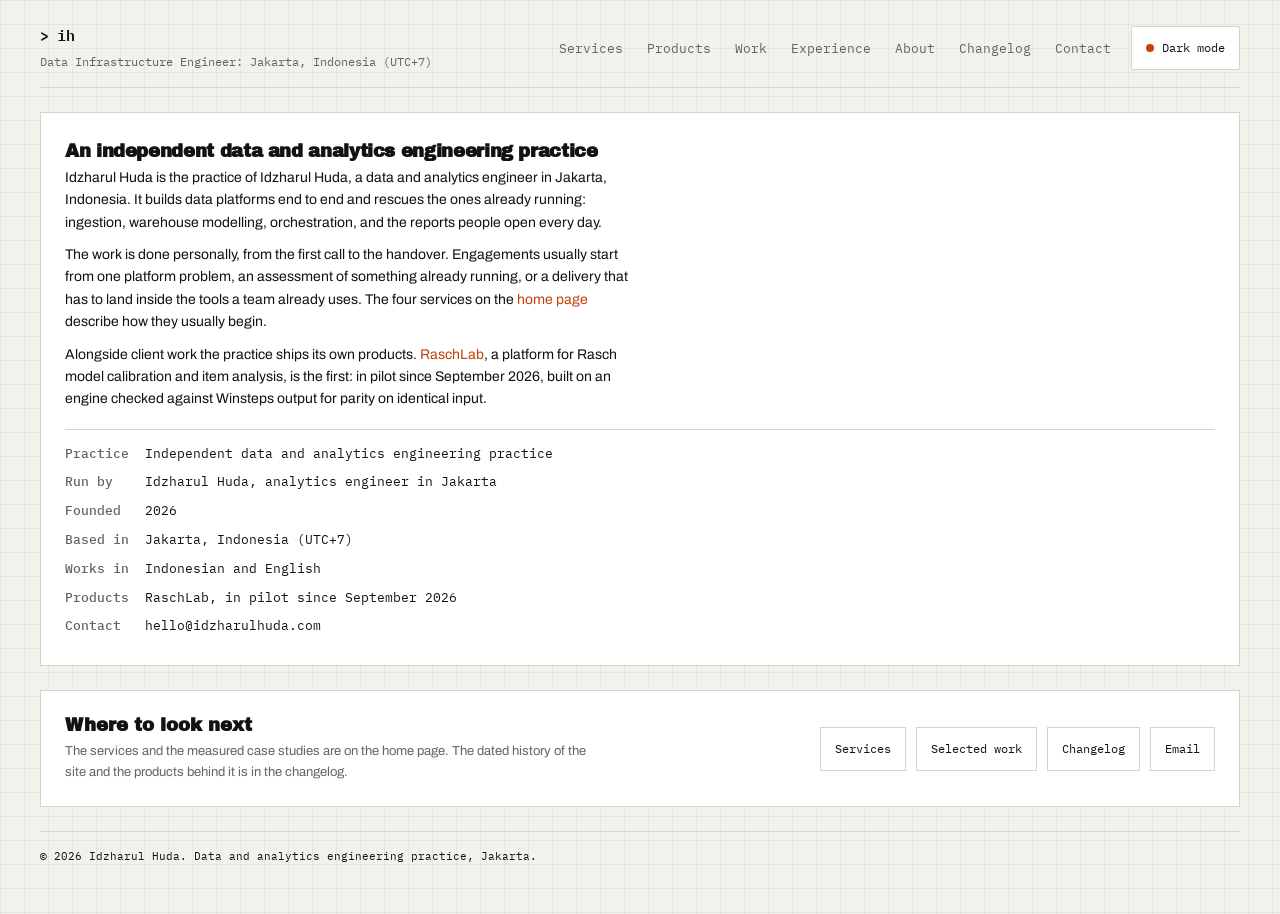
==== about.html @ a3948a3a "Add About and Changelog pages so the practice has a dated, citable history" ====
<!DOCTYPE html>
<html lang="en">
<head>
  <meta charset="UTF-8">
  <meta name="viewport" content="width=device-width, initial-scale=1.0">
  <title>About | Idzharul Huda</title>
  <meta name="description" content="Idzharul Huda is an independent data and analytics engineering practice in Jakarta: platforms built end to end, platforms rescued, and RaschLab as its first product.">
  <meta name="theme-color" content="#07090A">
  <link rel="canonical" href="https://idzharulhuda.com/about.html">
  <link rel="icon" type="image/svg+xml" href="favicon.svg">
  <link rel="apple-touch-icon" href="favicon.svg">

  <!-- Open Graph -->
  <meta property="og:type" content="website">
  <meta property="og:url" content="https://idzharulhuda.com/about.html">
  <meta property="og:title" content="About | Idzharul Huda">
  <meta property="og:description" content="Idzharul Huda is an independent data and analytics engineering practice in Jakarta: platforms built end to end, platforms rescued, and RaschLab as its first product.">
  <meta property="og:site_name" content="Idzharul Huda">
  <meta property="og:locale" content="en_US">
  <meta property="og:image" content="https://idzharulhuda.com/assets/og-card.png">
  <meta property="og:image:width" content="1200">
  <meta property="og:image:height" content="630">
  <meta property="og:image:alt" content="Idzharul Huda: data infrastructure engineer">

  <!-- Twitter -->
  <meta name="twitter:card" content="summary_large_image">
  <meta name="twitter:title" content="About | Idzharul Huda">
  <meta name="twitter:description" content="Idzharul Huda is an independent data and analytics engineering practice in Jakarta: platforms built end to end, platforms rescued, and RaschLab as its first product.">
  <meta name="twitter:image" content="https://idzharulhuda.com/assets/og-card.png">

  <link rel="preconnect" href="https://fonts.googleapis.com">
  <link rel="preconnect" href="https://fonts.gstatic.com" crossorigin>
  <link href="https://fonts.googleapis.com/css2?family=Archivo+Black&family=Archivo:wght@400;500;600&family=IBM+Plex+Mono:wght@400;500;600&display=swap" rel="stylesheet">
  <link rel="stylesheet" href="styles.css">
  <link rel="stylesheet" href="project.css">
  <script>
    (function () {
      try {
        var key = 'portfolio_theme';
        var saved = localStorage.getItem(key);
        var prefersDark = window.matchMedia && window.matchMedia('(prefers-color-scheme: dark)').matches;
        var theme = saved ? saved : (prefersDark ? 'dark' : 'light');
        document.documentElement.setAttribute('data-theme', theme);
      } catch (e) {}
    })();
  </script>
</head>
<body>

  <div class="container">
    <header class="site-header">
      <div class="header-inner">
        <div class="identity-block">
          <a class="brand" href="index.html" id="brand-logo">&gt; ih</a>
          <p class="person-role">Data Infrastructure Engineer: Jakarta, Indonesia (UTC+7)</p>
        </div>
        <div class="header-actions">
          <nav class="nav" aria-label="Main navigation">
            <ul class="nav-links">
              <li><a href="index.html#services">Services</a></li>
              <li><a href="index.html#products">Products</a></li>
              <li><a href="index.html#projects">Work</a></li>
              <li><a href="index.html#experience">Experience</a></li>
              <li><a href="about.html" aria-current="page">About</a></li>
              <li><a href="changelog.html">Changelog</a></li>
              <li><a href="index.html#contact">Contact</a></li>
            </ul>
          </nav>
          <button type="button" id="theme-toggle" class="theme-toggle-btn" aria-label="Switch to dark mode" aria-pressed="false">
            <span class="toggle-indicator" aria-hidden="true"></span>
            <span class="theme-mode-text">Dark mode</span>
          </button>
        </div>
      </div>
    </header>

    <main id="main-content" class="container">
      <section class="band band-about">
        <h1 class="section-heading">An independent data and analytics engineering practice</h1>
        <div class="about-prose">
          <p>Idzharul Huda is the practice of Idzharul Huda, a data and analytics engineer in Jakarta, Indonesia. It builds data platforms end to end and rescues the ones already running: ingestion, warehouse modelling, orchestration, and the reports people open every day.</p>
          <p>The work is done personally, from the first call to the handover. Engagements usually start from one platform problem, an assessment of something already running, or a delivery that has to land inside the tools a team already uses. The four services on the <a href="index.html#services">home page</a> describe how they usually begin.</p>
          <p>Alongside client work the practice ships its own products. <a href="https://raschlab.idzharulhuda.com">RaschLab</a>, a platform for Rasch model calibration and item analysis, is the first: in pilot since September 2026, built on an engine checked against Winsteps output for parity on identical input.</p>
        </div>
        <dl class="about-facts">
          <dt class="fact-label">Practice</dt><dd class="fact-value">Independent data and analytics engineering practice</dd>
          <dt class="fact-label">Run by</dt><dd class="fact-value">Idzharul Huda, analytics engineer in Jakarta</dd>
          <dt class="fact-label">Founded</dt><dd class="fact-value">2026</dd>
          <dt class="fact-label">Based in</dt><dd class="fact-value">Jakarta, Indonesia (UTC+7)</dd>
          <dt class="fact-label">Works in</dt><dd class="fact-value">Indonesian and English</dd>
          <dt class="fact-label">Products</dt><dd class="fact-value">RaschLab, in pilot since September 2026</dd>
          <dt class="fact-label">Contact</dt><dd class="fact-value">hello@idzharulhuda.com</dd>
        </dl>
      </section>
      <section class="band band-contact">
        <div class="contact-copy">
          <h2 class="contact-title">Where to look next</h2>
          <p class="contact-text">The services and the measured case studies are on the home page. The dated history of the site and the products behind it is in the changelog.</p>
        </div>
        <div class="contact-links">
          <a class="contact-link" href="index.html#services">Services</a>
          <a class="contact-link" href="index.html#projects">Selected work</a>
          <a class="contact-link" href="changelog.html">Changelog</a>
          <a class="contact-link" href="mailto:hello@idzharulhuda.com">Email</a>
        </div>
      </section>
    </main>

    <footer class="site-footer">
      <p class="footer-text" id="footer-text">&copy; 2026 Idzharul Huda. Data and analytics engineering practice, Jakarta.</p>
    </footer>
  </div>

  <script>
    (function () {
      var THEME_KEY = 'portfolio_theme';
      var btn = document.getElementById('theme-toggle');

      function getActiveTheme() {
        var docTheme = document.documentElement.getAttribute('data-theme');
        if (docTheme === 'light' || docTheme === 'dark') return docTheme;
        try {
          var saved = localStorage.getItem(THEME_KEY);
          if (saved === 'light' || saved === 'dark') return saved;
        } catch (e) {}
        var prefersDark = window.matchMedia && window.matchMedia('(prefers-color-scheme: dark)').matches;
        return prefersDark ? 'dark' : 'light';
      }

      function applyTheme(theme) {
        document.documentElement.setAttribute('data-theme', theme);
        try {
          localStorage.setItem(THEME_KEY, theme);
        } catch (e) {}
        if (btn) {
          var isDark = theme === 'dark';
          btn.setAttribute('aria-pressed', isDark ? 'true' : 'false');
          btn.setAttribute('aria-label', isDark ? 'Switch to light mode' : 'Switch to dark mode');
          var labelSpan = btn.querySelector('.theme-mode-text');
          if (labelSpan) {
            labelSpan.textContent = isDark ? 'Light mode' : 'Dark mode';
          }
        }
      }

      if (btn) {
        applyTheme(getActiveTheme());
        btn.addEventListener('click', function () {
          var active = getActiveTheme();
          var next = active === 'dark' ? 'light' : 'dark';
          applyTheme(next);
        });
      }
    })();
  </script>
</body>
</html>
---- styles.css ----
/* ==========================================================================
   Instrument Sheet: Data Platform Portfolio Stylesheet
   Direction: Instrument Sheet (engineering paper in light, instrument panel in dark).
   Palette, typography, and diagram language approved from prototype raft1.html.
   ========================================================================== */

/* ===== Tokens ===== */
:root,
:root[data-theme="light"] {
  --ground: #F2F1EC;
  --surface: #FFFFFF;
  --ink: #10130F;
  --muted: #5F6663;
  --line: #D3D5D0;
  --signal: #C2410C;
  --pos: #15803D;
  --neg: #B91C1C;

  /* Chart tokens: independent series colors */
  --chart-1: #10130F;
  --chart-2: #C2410C;
  --chart-3: #8A8F8B;
  --chart-4: #15803D;

  --grid-pat: rgba(16, 19, 15, 0.05);
  --card-border: #D3D5D0;

  /* Typography */
  --font-display: 'Archivo Black', -apple-system, BlinkMacSystemFont, "Segoe UI", Roboto, sans-serif;
  --font-sans: 'Archivo', -apple-system, BlinkMacSystemFont, "Segoe UI", Roboto, sans-serif;
  --font-mono: 'IBM Plex Mono', ui-monospace, SFMono-Regular, Menlo, Monaco, Consolas, monospace;

  --header-h: 60px;

  /* Detail-page tokens referenced by project.css; colour aliases ride the active theme via var(). */
  --sp-4: 4px;
  --sp-8: 8px;
  --sp-12: 12px;
  --sp-16: 16px;
  --sp-24: 24px;
  --sp-32: 32px;
  --sp-48: 48px;
  --sp-64: 64px;
  --fs-mono-s: 12px;
  --fs-mono: 13px;
  --fs-body: 14px;
  --fs-lead: 17px;
  --fs-h3: 20px;
  --fs-h2: 28px;
  --r-md: 6px;
  --t-fast: 120ms ease-out;
  --text: var(--ink);
  --accent: var(--signal);
  --surface-2: var(--surface);
  --scrim: rgba(7, 9, 10, 0.78);
}

:root[data-theme="dark"] {
  --ground: #07090A;
  --surface: #101315;
  --ink: #EDEFEC;
  --muted: #98A09C;
  --line: #232829;
  --signal: #FF5A1F;
  --pos: #4ADE80;
  --neg: #FF6B5E;

  /* Chart tokens: independent series colors */
  --chart-1: #EDEFEC;
  --chart-2: #FF5A1F;
  --chart-3: #6B7370;
  --chart-4: #4ADE80;

  --grid-pat: rgba(237, 239, 236, 0.02);
  --card-border: #232829;
}

@media (prefers-color-scheme: dark) {
  :root:not([data-theme="light"]) {
    --ground: #07090A;
    --surface: #101315;
    --ink: #EDEFEC;
    --muted: #98A09C;
    --line: #232829;
    --signal: #FF5A1F;
    --pos: #4ADE80;
    --neg: #FF6B5E;

    --chart-1: #EDEFEC;
    --chart-2: #FF5A1F;
    --chart-3: #6B7370;
    --chart-4: #4ADE80;

    --grid-pat: rgba(237, 239, 236, 0.02);
    --card-border: #232829;
  }
}

/* ===== Reset and base ===== */
*,
*::before,
*::after {
  box-sizing: border-box;
  margin: 0;
  padding: 0;
}

html {
  -webkit-text-size-adjust: 100%;
  scroll-behavior: smooth;
  background-color: var(--ground);
}

body {
  background-color: var(--ground);
  background-image: linear-gradient(to right, var(--grid-pat) 1px, transparent 1px),
                    linear-gradient(to bottom, var(--grid-pat) 1px, transparent 1px);
  background-size: 24px 24px;
  color: var(--ink);
  font-family: var(--font-sans);
  font-size: 15px;
  line-height: 1.6;
  -webkit-font-smoothing: antialiased;
  padding: 0 16px 48px;
  overflow-x: hidden;
}

.container {
  max-width: 1200px;
  margin: 0 auto;
  width: 100%;
}

.wrap {
  width: 100%;
}

/* Headings */
h1, h2, h3, h4, h5, h6 {
  color: var(--ink);
  font-weight: 600;
  line-height: 1.2;
}

p {
  color: var(--ink);
}

a {
  color: var(--signal);
  text-decoration: none;
}

ul, ol {
  list-style: none;
}

img {
  display: block;
  max-width: 100%;
  height: auto;
}

/* Tabular numbers on all mono text */
code, pre, kbd, samp,
.mono,
.readout-label,
.readout-unit,
.readout-meta,
.cell-unit,
.cell-meta,
.step-num,
.timeline-period,
.timeline-company,
.timeline-caption,
.project-tech,
.project-delta,
.project-link,
.skill-count,
.fact-label,
.fact-value,
.contact-link,
.citation,
.footer-text,
.availability-tag,
.person-role,
.nav-links a,
.theme-toggle-btn {
  font-family: var(--font-mono);
  font-variant-numeric: tabular-nums;
}

/* Accessible visible focus on all interactive elements */
a:focus-visible,
button:focus-visible,
.theme-toggle-btn:focus-visible,
.project-link:focus-visible,
.contact-link:focus-visible,
.nav-links a:focus-visible,
.brand:focus-visible {
  outline: 2px solid var(--signal);
  outline-offset: 2px;
}

/* Selection */
::selection {
  background: var(--signal);
  color: #FFFFFF;
}

/* ===== Site Header ===== */
.site-header {
  padding: 24px 0 16px;
  border-bottom: 1px solid var(--line);
  margin-bottom: 24px;
}

.header-inner {
  display: flex;
  flex-wrap: wrap;
  justify-content: space-between;
  align-items: center;
  gap: 16px;
}

.identity-block {
  display: flex;
  flex-direction: column;
  gap: 4px;
}

.brand {
  font-family: var(--font-mono);
  font-size: 15px;
  font-weight: 600;
  color: var(--ink);
  letter-spacing: -0.02em;
}

.person-role {
  font-size: 12px;
  color: var(--muted);
}

.header-actions {
  display: flex;
  align-items: center;
  flex-wrap: wrap;
  gap: 16px;
}

.nav-links {
  display: flex;
  flex-wrap: wrap;
  gap: 16px;
}

.nav-links a {
  color: var(--muted);
  font-size: 13px;
  padding: 6px 4px;
  border-bottom: 1px solid transparent;
  transition: color 0.15s ease, border-color 0.15s ease;
}

.nav-links a:hover {
  color: var(--ink);
  border-color: var(--signal);
}

/* Theme Toggle Button */
.theme-toggle-btn {
  background: var(--surface);
  border: 1px solid var(--line);
  color: var(--ink);
  font-size: 12px;
  padding: 8px 14px;
  border-radius: 2px;
  cursor: pointer;
  display: inline-flex;
  align-items: center;
  gap: 8px;
  min-height: 44px;
  transition: border-color 0.15s ease, background-color 0.15s ease;
}

.theme-toggle-btn:hover {
  border-color: var(--signal);
}

.toggle-indicator {
  width: 8px;
  height: 8px;
  border-radius: 50%;
  background: var(--signal);
  display: inline-block;
}

/* ===== Bands Common ===== */
.band {
  margin-bottom: 24px;
  border: 1px solid var(--card-border);
  background: var(--surface);
}

/* Reveal transition */
.reveal {
  opacity: 0;
  transform: translateY(8px);
  transition: opacity 0.25s ease-out, transform 0.25s ease-out;
}

.reveal.is-visible {
  opacity: 1;
  transform: none;
}

/* ===== Band 1: Hero (7fr / 5fr) ===== */
.band-hero {
  display: grid;
  grid-template-columns: 7fr 5fr;
}

.hero-editorial {
  padding: 36px 32px;
  border-right: 1px solid var(--line);
  display: flex;
  flex-direction: column;
  justify-content: space-between;
  gap: 20px;
}

.hero-title {
  font-family: var(--font-display);
  font-size: clamp(24px, 3.2vw, 36px);
  line-height: 1.16;
  letter-spacing: -0.03em;
  color: var(--ink);
  margin-bottom: 12px;
}

.availability-tag {
  font-size: 12px;
  color: var(--signal);
  display: inline-block;
  margin-bottom: 12px;
}

.hero-lead {
  color: var(--muted);
  font-size: 15px;
  line-height: 1.6;
  max-width: 60ch;
}

.hero-lead p + p {
  margin-top: 10px;
}

.hero-cta {
  display: flex;
  flex-wrap: wrap;
  gap: 12px;
  margin-top: 8px;
}

.stack-strip {
  display: flex;
  flex-wrap: wrap;
  gap: 8px;
  margin-top: 8px;
}

.hero-readout {
  padding: 36px 28px;
  background: var(--surface);
  display: flex;
  flex-direction: column;
  justify-content: space-between;
  gap: 16px;
}

.metric-lead-header {
  margin-bottom: 8px;
}

.readout-label {
  font-size: 12px;
  color: var(--muted);
  margin-bottom: 6px;
}

.readout-figure-row {
  display: flex;
  align-items: baseline;
  gap: 4px;
}

.readout-huge {
  font-family: var(--font-display);
  font-size: clamp(46px, 5.5vw, 64px);
  line-height: 0.95;
  letter-spacing: -0.04em;
  color: var(--signal);
}

.readout-unit {
  font-family: var(--font-display);
  font-size: 26px;
  color: var(--signal);
}

.readout-summary {
  font-size: 14px;
  font-weight: 500;
  color: var(--ink);
  margin-top: 8px;
}

.chart-container {
  margin: 12px 0;
}

.chart-svg {
  width: 100%;
  height: auto;
  display: block;
}

.quality-svg {
  max-width: 220px;
}

.readout-meta {
  font-size: 12px;
  color: var(--muted);
  border-top: 1px solid var(--line);
  padding-top: 10px;
  line-height: 1.5;
}

/* ===== Band 2: Secondary Metrics (Three equal columns) ===== */
.band-secondary {
  display: grid;
  grid-template-columns: repeat(3, 1fr);
  border: 1px solid var(--card-border);
  background: var(--surface);
  align-items: stretch;
}

.impact-list {
  display: contents;
}

.cell-metric {
  padding: 24px 20px;
  display: flex;
  flex-direction: column;
  justify-content: space-between;
  gap: 12px;
  min-width: 0;
  height: 100%;
  box-sizing: border-box;
}

.cell-metric + .cell-metric {
  border-left: 1px solid var(--line);
}

.cell-metric .chart-container {
  flex: 1 1 auto;
  display: flex;
  flex-direction: column;
  justify-content: center;
  align-items: stretch;
  margin: 12px 0;
  min-height: 0;
}

.cell-metric .chart-svg {
  width: 100%;
  height: auto;
  display: block;
}

.cell-metric .cell-meta {
  margin-top: auto;
}

.cell-figure {
  font-family: var(--font-display);
  font-size: 32px;
  line-height: 1;
  color: var(--ink);
  margin-bottom: 6px;
}

.cell-figure .cell-unit {
  font-size: 18px;
  color: var(--muted);
  font-family: var(--font-mono);
}

.cell-desc {
  font-size: 13px;
  color: var(--ink);
  font-weight: 500;
  margin-bottom: 8px;
  line-height: 1.4;
}

.cell-meta {
  font-size: 12px;
  color: var(--muted);
  line-height: 1.4;
  margin-top: 8px;
  border-top: 1px dashed var(--line);
  padding-top: 8px;
}

/* ===== Band 3: Data Platform Pipeline ===== */
.band-pipeline {
  margin-bottom: 24px;
  border: 1px solid var(--card-border);
  background: var(--surface);
}

.pipeline-column {
  padding: 28px 24px;
}

/* Dual-SVG pipeline variant defaults (wide layout). Narrow MQ swaps these. */
.pipeline-phone {
  display: none;
}

.pipeline-desktop {
  display: block;
}

.pipeline-svg-pair {
  width: 100%;
}

.pipeline-header {
  margin-bottom: 16px;
}

/* ===== Band 4: Proof (7fr / 5fr) ===== */
.band-proof {
  display: grid;
  grid-template-columns: 7fr 5fr;
  align-items: start;
}

.projects-column {
  padding: 28px 24px;
  border-right: 1px solid var(--line);
}

.section-heading {
  font-family: var(--font-display);
  font-size: 18px;
  color: var(--ink);
  margin-bottom: 4px;
  letter-spacing: -0.02em;
}

.sub-heading {
  margin-top: 24px;
}

.section-sub {
  font-family: var(--font-mono);
  font-size: 12px;
  color: var(--muted);
  margin-bottom: 16px;
}

.projects-table-wrap,
.sidebuilds-table-wrap {
  width: 100%;
  max-width: 100%;
  overflow-x: auto;
  -webkit-overflow-scrolling: touch;
}

.proof-table {
  width: 100%;
  border-collapse: collapse;
  font-size: 13px;
  word-break: break-word;
}

.proof-table caption {
  text-align: left;
  font-family: var(--font-mono);
  font-size: 11px;
  color: var(--muted);
  margin-bottom: 8px;
}

.proof-table th {
  text-align: left;
  font-family: var(--font-mono);
  font-size: 11px;
  color: var(--muted);
  padding: 8px 10px;
  border-bottom: 1px solid var(--ink);
  font-weight: 500;
}

.proof-table td {
  padding: 12px 10px;
  border-bottom: 1px solid var(--line);
  vertical-align: top;
}

.project-name {
  font-weight: 600;
  color: var(--ink);
  display: block;
  margin-bottom: 4px;
}

.project-tech {
  font-size: 11px;
  color: var(--muted);
}

.project-delta {
  font-size: 12px;
  color: var(--ink);
  white-space: normal;
}

.highlight-pos {
  color: var(--pos);
  font-weight: 600;
}

.project-link {
  font-size: 11px;
  color: var(--signal);
  text-decoration: none;
  display: inline-block;
  margin-right: 8px;
}

.project-link:hover {
  text-decoration: underline;
}

.quality-column {
  padding: 28px 24px;
  background: var(--surface);
  display: flex;
  flex-direction: column;
  gap: 12px;
}

.quality-figure {
  display: flex;
  flex-direction: column;
  gap: 6px;
}

.quality-note {
  font-family: var(--font-mono);
  font-size: 11px;
  color: var(--muted);
  line-height: 1.4;
}

/* ===== Band 5: Skills / Stack ===== */
.band-skills {
  margin-bottom: 24px;
  padding: 24px;
  border: 1px solid var(--card-border);
  background: var(--surface);
}

.skills-badges {
  display: flex;
  flex-wrap: wrap;
  gap: 8px;
  margin-top: 12px;
}

.skill-badge {
  display: inline-flex;
  align-items: center;
  gap: 8px;
  padding: 6px 12px;
  border: 1px solid var(--line);
  background: var(--surface);
  font-size: 13px;
}

.skill-badge .skill-name {
  font-weight: 500;
  color: var(--ink);
}

.skill-badge .skill-count {
  font-size: 11px;
  color: var(--muted);
  background: var(--ground);
  padding: 2px 6px;
  border-radius: 2px;
}

/* ===== Band 6: Experience Timeline ===== */
.band-experience {
  margin-bottom: 24px;
  padding: 28px 24px;
  border: 1px solid var(--card-border);
  background: var(--surface);
}

.experience-header {
  display: flex;
  justify-content: space-between;
  align-items: flex-end;
  gap: 16px;
}

.experience-title-group .section-sub {
  margin-bottom: 0;
}

.timeline-caption {
  font-family: var(--font-mono);
  font-size: 11px;
  color: var(--muted);
  line-height: 1.4;
  white-space: nowrap;
}

.timeline-axis {
  width: 100%;
  height: 2px;
  background: var(--line);
  position: relative;
  margin-top: 20px;
}

.timeline,
.timeline-strip {
  display: grid;
  grid-template-columns: repeat(3, 1fr);
  gap: 24px;
  position: relative;
  align-items: stretch;
  margin-top: 0;
}

.timeline::before,
.timeline-strip::before {
  content: "";
  position: absolute;
  top: -2px;
  left: 0;
  right: 0;
  height: 2px;
  background: var(--line);
}

.timeline-card {
  padding-top: 20px;
  position: relative;
  display: flex;
  flex-direction: column;
}

.timeline-card::before,
.timeline-marker {
  content: "";
  position: absolute;
  top: -6px;
  left: 0;
  width: 10px;
  height: 10px;
  background: var(--surface);
  border: 2px solid var(--signal);
  border-radius: 50%;
  box-sizing: border-box;
}

.timeline-period {
  font-size: 11px;
  color: var(--signal);
  margin-bottom: 4px;
}

.timeline-role {
  font-weight: 600;
  color: var(--ink);
  font-size: 14px;
  margin-bottom: 2px;
}

.timeline-company {
  font-size: 12px;
  color: var(--muted);
  margin-bottom: 8px;
}

.timeline-desc {
  font-size: 13px;
  color: var(--ink);
  line-height: 1.5;
  flex-grow: 1;
}

/* ===== Band 7: About ===== */
.band-about {
  margin-bottom: 24px;
  padding: 28px 24px;
  border: 1px solid var(--card-border);
  background: var(--surface);
}

.about-prose {
  color: var(--ink);
  font-size: 14px;
  line-height: 1.6;
  max-width: 72ch;
  margin-bottom: 18px;
}

.about-prose p + p {
  margin-top: 10px;
}

.about-prose mark {
  background: transparent;
  color: var(--signal);
  font-weight: 600;
}

.about-facts {
  display: grid;
  grid-template-columns: auto 1fr;
  gap: 8px 16px;
  font-size: 13px;
  border-top: 1px solid var(--line);
  padding-top: 14px;
}

.fact-label {
  color: var(--muted);
  font-weight: 500;
}

.fact-value {
  color: var(--ink);
}

/* ===== Band 8: Contact ===== */
.band-contact {
  padding: 24px;
  border-top: 2px solid var(--ink);
  border: 1px solid var(--card-border);
  background: var(--surface);
  display: flex;
  flex-wrap: wrap;
  justify-content: space-between;
  align-items: center;
  gap: 16px;
  margin-bottom: 24px;
}

.contact-copy {
  max-width: 60ch;
}

.contact-title {
  font-family: var(--font-display);
  font-size: 18px;
  color: var(--ink);
  margin-bottom: 4px;
}

.contact-text {
  font-size: 13px;
  color: var(--muted);
}

.contact-links {
  display: flex;
  flex-wrap: wrap;
  gap: 10px;
}

.contact-link {
  font-size: 12px;
  color: var(--ink);
  border: 1px solid var(--line);
  padding: 8px 14px;
  background: var(--surface);
  min-height: 44px;
  display: inline-flex;
  align-items: center;
  transition: border-color 0.15s ease, color 0.15s ease;
}

.contact-link:hover {
  border-color: var(--signal);
  color: var(--signal);
}

.citation {
  width: 100%;
  font-size: 11px;
  color: var(--muted);
  border-top: 1px solid var(--line);
  padding-top: 10px;
  margin-top: 8px;
}

.citation a {
  color: var(--muted);
  text-decoration: underline;
}

/* ===== Site Footer ===== */
.site-footer {
  padding: 16px 0 0;
  border-top: 1px solid var(--line);
  font-size: 11px;
  color: var(--muted);
  display: flex;
  justify-content: space-between;
  flex-wrap: wrap;
  gap: 8px;
}

/* ==========================================================================
   SVG Diagram and Chart Language (Instrument Sheet)
   Wireframe line & label in light mode; soft fill in dark mode.
   Connectors are visibly thinner than the shapes they connect.
   ========================================================================== */

/* Connectors: visibly thinner (1px to 1.5px) */
.wf-connector {
  stroke: var(--chart-3);
  stroke-width: 1px;
  stroke-dasharray: 3 3;
}

.pipe-connector {
  fill: none;
  stroke: var(--chart-3);
  stroke-width: 1.5px;
}

.chart-connector {
  fill: none;
  stroke: var(--chart-3);
  stroke-width: 1.5px;
}

.mean-line {
  stroke: var(--chart-3);
  stroke-width: 1px;
  stroke-dasharray: 2 2;
  opacity: 0.6;
}

.grid-line {
  stroke: var(--line);
  stroke-width: 1px;
  stroke-dasharray: 2 2;
}

.axis-line {
  stroke: var(--line);
  stroke-width: 1px;
}

.baseline-line {
  stroke: var(--ink);
  stroke-width: 1.5px;
}

/* Shapes in Light Mode (Wireframe line and label only) */
.wf-bar {
  stroke-width: 1.5px;
  fill: none;
}
.wf-bar.opening-bar {
  stroke: var(--chart-3);
}
.wf-bar.step-bar {
  stroke: var(--chart-1);
  stroke-dasharray: 2 2;
}
.wf-bar.closing-bar {
  stroke: var(--chart-2);
}

.speed-bar {
  stroke-width: 1.5px;
  fill: none;
}
.speed-bar.speed-base {
  stroke: var(--chart-3);
}
.speed-bar.speed-opt {
  stroke: var(--chart-2);
}

.model-bar {
  stroke-width: 1.5px;
  fill: none;
}
.model-bar.bar-table {
  stroke: var(--chart-2);
}
.model-bar.bar-view {
  stroke: var(--chart-3);
}
.model-bar.bar-incr {
  stroke: var(--chart-1);
}

.scatter-dot {
  stroke-width: 1.5px;
  fill: none;
  stroke: var(--chart-3);
}
.scatter-dot.dot-peak {
  stroke-width: 2px;
  fill: none;
  stroke: var(--chart-2);
}

.pipe-node-shape {
  stroke-width: 1.5px;
  fill: none;
  stroke: var(--chart-3);
}
.pipe-node-shape.hub {
  stroke-width: 2px;
  fill: none;
  stroke: var(--chart-2);
}

.cell-test {
  fill: none;
  stroke: var(--chart-4);
  stroke-width: 0.75px;
}

.cell-table {
  fill: none;
  stroke: var(--chart-1);
  stroke-width: 0.75px;
}

/* Shapes in Dark Mode (Soft fill under line) */
:root[data-theme="dark"] .wf-bar.opening-bar {
  fill: rgba(107, 115, 112, 0.25);
  stroke: var(--chart-3);
}
:root[data-theme="dark"] .wf-bar.step-bar {
  fill: rgba(237, 239, 236, 0.15);
  stroke: var(--chart-1);
}
:root[data-theme="dark"] .wf-bar.closing-bar {
  fill: rgba(255, 90, 31, 0.35);
  stroke: var(--chart-2);
}

:root[data-theme="dark"] .speed-bar.speed-base {
  fill: rgba(107, 115, 112, 0.25);
  stroke: var(--chart-3);
}
:root[data-theme="dark"] .speed-bar.speed-opt {
  fill: rgba(255, 90, 31, 0.35);
  stroke: var(--chart-2);
}

:root[data-theme="dark"] .model-bar.bar-table {
  fill: rgba(255, 90, 31, 0.35);
  stroke: var(--chart-2);
}
:root[data-theme="dark"] .model-bar.bar-view {
  fill: rgba(107, 115, 112, 0.25);
  stroke: var(--chart-3);
}
:root[data-theme="dark"] .model-bar.bar-incr {
  fill: rgba(237, 239, 236, 0.2);
  stroke: var(--chart-1);
}

:root[data-theme="dark"] .scatter-dot {
  fill: rgba(107, 115, 112, 0.4);
  stroke: var(--chart-3);
}
:root[data-theme="dark"] .scatter-dot.dot-peak {
  fill: rgba(255, 90, 31, 0.6);
  stroke: var(--chart-2);
}

:root[data-theme="dark"] .pipe-node-shape {
  fill: var(--chart-3);
  stroke: var(--chart-3);
}
:root[data-theme="dark"] .pipe-node-shape.hub {
  fill: var(--chart-2);
  stroke: var(--chart-2);
}

:root[data-theme="dark"] .cell-test {
  fill: var(--chart-4);
  stroke: var(--chart-4);
}
:root[data-theme="dark"] .cell-table {
  fill: var(--chart-1);
  stroke: var(--chart-1);
}

@media (prefers-color-scheme: dark) {
  :root:not([data-theme="light"]) .wf-bar.opening-bar {
    fill: rgba(107, 115, 112, 0.25);
    stroke: var(--chart-3);
  }
  :root:not([data-theme="light"]) .wf-bar.step-bar {
    fill: rgba(237, 239, 236, 0.15);
    stroke: var(--chart-1);
  }
  :root:not([data-theme="light"]) .wf-bar.closing-bar {
    fill: rgba(255, 90, 31, 0.35);
    stroke: var(--chart-2);
  }

  :root:not([data-theme="light"]) .speed-bar.speed-base {
    fill: rgba(107, 115, 112, 0.25);
    stroke: var(--chart-3);
  }
  :root:not([data-theme="light"]) .speed-bar.speed-opt {
    fill: rgba(255, 90, 31, 0.35);
    stroke: var(--chart-2);
  }

  :root:not([data-theme="light"]) .model-bar.bar-table {
    fill: rgba(255, 90, 31, 0.35);
    stroke: var(--chart-2);
  }
  :root:not([data-theme="light"]) .model-bar.bar-view {
    fill: rgba(107, 115, 112, 0.25);
    stroke: var(--chart-3);
  }
  :root:not([data-theme="light"]) .model-bar.bar-incr {
    fill: rgba(237, 239, 236, 0.2);
    stroke: var(--chart-1);
  }

  :root:not([data-theme="light"]) .scatter-dot {
    fill: rgba(107, 115, 112, 0.4);
    stroke: var(--chart-3);
  }
  :root:not([data-theme="light"]) .scatter-dot.dot-peak {
    fill: rgba(255, 90, 31, 0.6);
    stroke: var(--chart-2);
  }

  :root:not([data-theme="light"]) .pipe-node-shape {
    fill: var(--chart-3);
    stroke: var(--chart-3);
  }
  :root:not([data-theme="light"]) .pipe-node-shape.hub {
    fill: var(--chart-2);
    stroke: var(--chart-2);
  }

  :root:not([data-theme="light"]) .cell-test {
    fill: var(--chart-4);
    stroke: var(--chart-4);
  }
  :root:not([data-theme="light"]) .cell-table {
    fill: var(--chart-1);
    stroke: var(--chart-1);
  }
}

/* Typography inside SVG: 12px mono, muted labels outside shapes */
.pipe-node-label {
  font-family: var(--font-mono);
  font-size: 12px;
  fill: var(--ink);
  font-weight: 500;
}

.pipe-node-sub {
  font-family: var(--font-mono);
  font-size: 10px;
  fill: var(--muted);
}

.pipe-stage-label {
  font-family: var(--font-mono);
  font-size: 12px;
  fill: var(--muted);
  text-anchor: middle;
  font-weight: 600;
}

/* Phone pipeline text overrides: stage label left-anchored, node labels centered below circles. */
.pipe-stage-label-phone {
  text-anchor: start;
}

.pipe-node-label-phone {
  text-anchor: middle;
}

.pipe-node-sub-phone {
  text-anchor: middle;
}

.step-num {
  font-family: var(--font-mono);
  font-size: 11px;
  fill: var(--muted);
  color: var(--muted);
  font-weight: 400;
  margin-right: 6px;
}

.wf-axis-label,
.svg-axis-label {
  font-family: var(--font-mono);
  font-size: 11px;
  fill: var(--muted);
  text-anchor: middle;
}

.wf-axis-label .step-num {
  font-size: 10px;
}

.wf-val {
  font-family: var(--font-mono);
  font-size: 12px;
  fill: var(--ink);
  text-anchor: middle;
  font-weight: 500;
}

.wf-val.step-val {
  fill: var(--chart-1);
}

.wf-val.closing-val {
  fill: var(--chart-2);
}

.speed-val {
  font-family: var(--font-mono);
  font-size: 12px;
  fill: var(--ink);
  text-anchor: middle;
}

.speed-val-opt {
  fill: var(--chart-2);
  font-weight: 600;
}

.model-val {
  font-family: var(--font-mono);
  font-size: 12px;
  fill: var(--ink);
  text-anchor: middle;
}

.mean-label {
  font-family: var(--font-mono);
  font-size: 12px;
  fill: var(--muted);
}

.matrix-stage-title {
  font-family: var(--font-mono);
  font-size: 11px;
  fill: var(--ink);
  font-weight: 500;
}

.matrix-count-badge {
  font-family: var(--font-mono);
  font-size: 11px;
  fill: var(--muted);
  font-weight: 400;
}

.svg-footnote {
  font-family: var(--font-mono);
  font-size: 11px;
  fill: var(--muted);
}

/* Empty containers */
.hero-cta:empty,
.stack-strip:empty,
.hero-stats:empty,
.about-facts:empty,
.impact-list:empty,
.projects-grid:empty,
.timeline:empty,
.stack-grid:empty,
.contact-links:empty,
.citation:empty {
  display: none;
}

@media (max-width: 1023px) {
  .experience-header {
    display: block;
  }
  .experience-title-group .section-sub {
    margin-bottom: 16px;
  }
  .timeline-caption {
    display: none;
  }
  .timeline-axis {
    display: none;
  }
  .timeline,
  .timeline-strip {
    display: block;
    margin-top: 0;
  }
  .timeline::before,
  .timeline-strip::before {
    display: none;
  }
  .timeline-card {
    border-left: 2px solid var(--line);
    padding-left: 16px;
    padding-top: 0;
    width: auto;
  }
  .timeline-card::before,
  .timeline-marker {
    top: 0;
    left: -6px;
  }
}

@media (max-width: 1023px) and (min-width: 641px) {
  .band-secondary {
    grid-template-columns: repeat(2, 1fr);
  }
  .cell-metric {
    border-left: none;
    border-top: none;
  }
  .cell-metric:nth-child(2) {
    border-left: 1px solid var(--line);
  }
  .cell-metric:nth-child(3) {
    grid-column: 1 / -1;
    border-top: 1px solid var(--line);
    border-left: none;
  }
}

@media (max-width: 640px) {
  .band-secondary {
    grid-template-columns: 1fr;
  }
  .cell-metric {
    grid-column: auto;
    border-left: none;
  }
  .cell-metric + .cell-metric {
    border-top: 1px solid var(--line);
    border-left: none;
  }
}

@media (max-width: 960px) {
  .band-hero {
    grid-template-columns: 1fr;
  }
  .hero-editorial {
    border-right: none;
    border-bottom: 1px solid var(--line);
    padding: 28px 20px;
  }
  .hero-readout {
    padding: 28px 20px;
  }
  .band-proof {
    grid-template-columns: 1fr;
  }
  .projects-column {
    border-right: none;
    border-bottom: 1px solid var(--line);
  }
}

@media (max-width: 599px) {
  body {
    padding: 0 12px 32px;
  }
  .site-header {
    padding: 16px 0 12px;
  }
  .hero-editorial,
  .hero-readout,
  .cell-metric,
  .pipeline-column,
  .projects-column,
  .quality-column,
  .band-skills,
  .band-experience,
  .band-about,
  .band-contact {
    padding: 20px 16px;
  }
  .hero-title {
    font-size: 22px;
  }
  .readout-huge {
    font-size: 42px;
  }
  .cell-figure {
    font-size: 26px;
  }
  .proof-table th,
  .proof-table td {
    padding: 8px 6px;
  }

  /* Phone pipeline variant visible; desktop variant hidden. */
  .pipeline-phone {
    display: block;
  }

  .pipeline-desktop {
    display: none;
  }

}

/* Reduced motion */
@media (prefers-reduced-motion: reduce) {
  *,
  *::before,
  *::after {
    animation-duration: 0.01ms !important;
    animation-iteration-count: 1 !important;
    transition-duration: 0.01ms !important;
    scroll-behavior: auto !important;
  }
}

/* ===== Case study dialog (Goal A) =====
   Native dialog elevated from the Instrument Sheet surface: hairline border,
   no shadow (house rule: hairlines, no shadows), the backdrop veil carries
   the elevation. Radius --r-md (6px) matches the diagram frame rx. */
dialog.case-modal {
  display: flex;
  flex-direction: column;
  position: fixed;
  inset: 0;
  margin: auto;
  width: min(880px, calc(100vw - 32px));
  max-height: min(86vh, 920px);
  padding: 0;
  background: var(--surface);
  color: var(--ink);
  border: 1px solid var(--line);
  border-radius: var(--r-md);
  box-shadow: none;
  overflow: hidden;
}
dialog.case-modal:not([open]) { display: none; }
dialog.case-modal[open] { animation: case-modal-appear 160ms ease-out; }
dialog.case-modal::backdrop { background: var(--scrim); }
dialog.case-modal[open]::backdrop { animation: case-modal-backdrop-appear 160ms ease-out; }
@keyframes case-modal-appear {
  from { opacity: 0; transform: translateY(8px); }
  to { opacity: 1; transform: translateY(0); }
}
@keyframes case-modal-backdrop-appear {
  from { opacity: 0; }
  to { opacity: 1; }
}
.case-modal__bar {
  display: flex; align-items: center; justify-content: space-between;
  flex-shrink: 0; padding: var(--sp-8) var(--sp-24);
  background: var(--surface); border-bottom: 1px solid var(--line);
}
.case-modal__kicker {
  margin: 0; font-family: var(--font-mono); font-size: var(--fs-mono-s);
  font-weight: 500; text-transform: uppercase; letter-spacing: 0.08em;
  line-height: 1; color: var(--muted);
}
.case-modal__close {
  display: inline-flex; align-items: center; justify-content: center;
  min-width: 44px; min-height: 44px; padding: 0 var(--sp-8);
  background: transparent; border: 0; font-family: var(--font-mono);
  font-size: var(--fs-mono); line-height: 1; color: var(--muted);
  cursor: pointer; transition: color var(--t-fast);
}
.case-modal__close:hover { color: var(--ink); }
.case-modal__body {
  flex: 1 1 auto; overflow-y: auto; overflow-x: hidden;
  padding: var(--sp-32) var(--sp-24) var(--sp-48);
  overscroll-behavior: contain;
}
.case-modal__body .pj-header,
.case-modal__body .pj-main {
  max-width: 72ch; margin-left: auto; margin-right: auto;
  padding-left: 0; padding-right: 0;
}
.case-modal__body .pj-back { display: none; }
.case-modal__body .case-diagram { display: block; width: 100%; height: auto; }
.case-modal__loading,
.case-modal__error {
  display: flex; flex-direction: column; align-items: center;
  justify-content: center; min-height: 280px;
  padding: var(--sp-48) var(--sp-24); gap: var(--sp-16);
  font-family: var(--font-mono); font-size: var(--fs-mono);
  color: var(--muted); text-align: center;
}
.case-modal__error a {
  font-family: var(--font-mono); font-size: var(--fs-mono);
  text-decoration: underline; text-underline-offset: 4px;
}
.case-modal__foot {
  display: flex; align-items: center; justify-content: space-between;
  flex-shrink: 0; gap: var(--sp-16); padding: var(--sp-8) var(--sp-24);
  background: var(--surface); border-top: 1px solid var(--line);
}
.case-modal__full {
  display: inline-flex; align-items: center; min-height: 44px;
  font-family: var(--font-mono); font-size: var(--fs-mono);
}
.case-modal__hint {
  font-family: var(--font-mono); font-size: var(--fs-mono-s); color: var(--muted);
}
html.case-modal-open { overflow: hidden; }
@media (max-width: 560px) {
  dialog.case-modal {
    width: 100%; max-width: 100vw;
    height: 100vh; height: 100dvh; max-height: 100vh; max-height: 100dvh;
    margin: 0; border: 0; border-radius: 0;
  }
  .case-modal__bar, .case-modal__foot { padding: var(--sp-8) var(--sp-16); }
  .case-modal__body { padding: var(--sp-16); }
  .case-modal__body .pj-header, .case-modal__body .pj-main { max-width: 100%; }
}

/* ===== Services and Products bands (v2) ===== */
.band-head {
  padding: 24px 24px 20px;
  border-bottom: 1px solid var(--line);
}

.band-title {
  font-family: var(--font-display);
  font-size: 18px;
  color: var(--ink);
  letter-spacing: -0.02em;
  margin-bottom: 4px;
}

.band-lead {
  font-family: var(--font-mono);
  font-size: 12px;
  color: var(--muted);
  line-height: 1.5;
  margin: 0;
}

.sv-grid {
  display: grid;
  grid-template-columns: repeat(4, 1fr);
  gap: 16px;
  padding: 24px;
  margin: 0;
  list-style: none;
}

.sv-card {
  background: var(--surface);
  border: 1px solid var(--card-border);
  padding: 20px;
  display: flex;
  flex-direction: column;
  min-width: 0;
  box-sizing: border-box;
}

.sv-title {
  font-family: var(--font-display);
  font-size: 15px;
  line-height: 1.3;
  color: var(--ink);
  letter-spacing: -0.01em;
  margin-bottom: 8px;
  overflow-wrap: break-word;
}

.sv-text {
  font-size: 13px;
  color: var(--muted);
  line-height: 1.5;
  margin: 0;
  overflow-wrap: break-word;
}

.pr-flag {
  padding: 28px 24px;
  background: var(--surface);
  border-bottom: 1px solid var(--line);
  box-sizing: border-box;
}

.pr-flag-main {
  max-width: 72ch;
  display: flex;
  flex-direction: column;
  gap: 16px;
}

.pr-name {
  font-family: var(--font-display);
  font-size: 22px;
  line-height: 1.2;
  color: var(--ink);
  letter-spacing: -0.02em;
  margin: 0;
  overflow-wrap: break-word;
}

.pr-text {
  font-size: 14px;
  color: var(--muted);
  line-height: 1.6;
  margin: 0;
  overflow-wrap: break-word;
}

.pr-points {
  margin: 0;
  padding: 0;
  list-style: none;
  display: flex;
  flex-direction: column;
  gap: 8px;
}

.pr-points li {
  font-size: 13px;
  color: var(--ink);
  position: relative;
  padding-left: 16px;
  line-height: 1.5;
}

.pr-points li::before {
  content: "";
  position: absolute;
  left: 0;
  top: 7px;
  width: 5px;
  height: 5px;
  border-radius: 50%;
  background: var(--signal);
}

.pr-links {
  display: flex;
  flex-wrap: wrap;
  gap: 10px;
  margin: 4px 0 0;
}

.pr-note {
  padding: 16px 24px;
  font-family: var(--font-mono);
  font-size: 12px;
  color: var(--muted);
  line-height: 1.5;
  margin: 0;
}

@media (max-width: 900px) {
  .sv-grid {
    grid-template-columns: repeat(2, 1fr);
  }
}

@media (max-width: 600px) {
  .sv-grid {
    grid-template-columns: 1fr;
    padding: 16px;
    gap: 12px;
  }

  .band-head,
  .pr-flag,
  .pr-note {
    padding-left: 16px;
    padding-right: 16px;
  }
}

/* ===== Changelog List ===== */
.changelog-list {
  list-style: none;
  margin: 0;
  padding: 0;
  display: flex;
  flex-direction: column;
}

.changelog-entry {
  padding: 18px 0;
  border-bottom: 1px solid var(--line);
  display: flex;
  flex-direction: column;
  gap: 6px;
}

.changelog-entry:first-child {
  border-top: 1px solid var(--line);
}

.changelog-date {
  font-family: var(--font-mono);
  font-size: 11px;
  text-transform: uppercase;
  letter-spacing: 0.05em;
  color: var(--muted);
}

.changelog-text {
  font-family: var(--font-sans);
  font-size: 14px;
  line-height: 1.5;
  color: var(--ink);
  margin: 0;
}

@media (max-width: 600px) {
  .changelog-entry {
    padding: 14px 0;
  }
}
---- project.css ----
/* ==========================================================================
   project.css -- detail-page layer for projects/*.html.
   Loaded AFTER styles.css and only by the detail pages, so it reuses the v2
   tokens from :root and adds nothing to the shared stylesheet. No token is
   redefined here and no existing site class is restyled.

   Same rules as styles.css: hairline borders, no shadows, no gradients,
   radius <= 8px, mono for every number and label.
   ========================================================================== */

/* --- page column ----------------------------------------------------------
   One column at a 72ch measure, centred, with the hairlines drawn inside it.
   ch is measured on the 14px body face, so the padding sits outside the
   measure instead of eating into it. */
.pj-header,
.pj-main,
.pj-footer {
  max-width: calc(72ch + (2 * var(--sp-24)));
  margin: 0 auto;
  padding-left: var(--sp-24);
  padding-right: var(--sp-24);
}

.pj-header {
  padding-top: var(--sp-64);
  padding-bottom: var(--sp-32);
  border-bottom: 1px solid var(--line);
}

.pj-main {
  padding-top: var(--sp-48);
  padding-bottom: var(--sp-64);
}

.pj-footer {
  padding-top: var(--sp-32);
  padding-bottom: var(--sp-64);
  border-top: 1px solid var(--line);
}

/* --- back link -----------------------------------------------------------
   44px hit area on every link back to the portfolio, so the touch target
   holds even though the text is 13px mono. */
.pj-back {
  display: inline-flex;
  align-items: center;
  min-height: 44px;
  font-family: var(--font-mono);
  font-size: var(--fs-mono);
  color: var(--muted);
  transition: color var(--t-fast);
}

.pj-back:hover {
  color: var(--accent);
}

/* --- head ----------------------------------------------------------------- */
.pj-kicker {
  margin-top: var(--sp-24);
  font-family: var(--font-mono);
  font-size: var(--fs-mono-s);
  line-height: 1.4;
  text-transform: uppercase;
  letter-spacing: 0.08em;
  color: var(--accent);
}

/* One type step between the hero clamp and --fs-h2: project titles are longer
   than the hero headline, so they need a lower ceiling to stay at 2 lines. */
.pj-title {
  margin-top: var(--sp-12);
  max-width: 34ch;
  font-size: clamp(26px, 4vw, 34px);
  font-weight: 600;
  line-height: 1.15;
  letter-spacing: -0.02em;
}

.pj-lead {
  margin-top: var(--sp-16);
  max-width: 62ch;
  font-size: var(--fs-lead);
  line-height: 1.6;
  color: var(--muted);
}

/* --- meta pairs ---------------------------------------------------------- */
.pj-meta {
  display: grid;
  grid-template-columns: max-content minmax(0, 1fr);
  gap: var(--sp-4) var(--sp-16);
  margin-top: var(--sp-24);
  padding-top: var(--sp-16);
  border-top: 1px solid var(--line);
}

.pj-meta-label {
  font-family: var(--font-mono);
  font-size: var(--fs-mono-s);
  line-height: 1.6;
  text-transform: uppercase;
  letter-spacing: 0.08em;
  color: var(--muted);
}

/* dd keeps no browser indent: the grid column does the aligning. */
.pj-meta-value {
  margin: 0;
  font-size: var(--fs-body);
  line-height: 1.6;
  color: var(--text);
}

/* --- sections ------------------------------------------------------------ */
.pj-section {
  padding-top: var(--sp-48);
}

.pj-section:first-child {
  padding-top: 0;
}

.pj-h2 {
  margin-bottom: var(--sp-16);
  padding-bottom: var(--sp-8);
  border-bottom: 1px solid var(--line);
  font-size: var(--fs-h3);
  font-weight: 600;
  line-height: 1.3;
  letter-spacing: -0.01em;
}

.pj-section p {
  max-width: 72ch;
  font-size: var(--fs-body);
  line-height: 1.6;
}

/* --- architecture figure -------------------------------------------------
   figcaption is styled globally in styles.css and is left alone. Only the
   image needs a rule, because this figure uses the detail-page class. */
.pj-figure {
  margin: 0;
  overflow: hidden;
  background: var(--surface-2);
  border: 1px solid var(--line);
  border-radius: var(--r-md);
}

.pj-figure img {
  width: 100%;
}

/* --- proof table ---------------------------------------------------------
   What / Value / Scope and source. Values are mono and tabular so the
   columns line up and two figures can be compared at a glance. */
.pj-proof {
  width: 100%;
  margin-top: var(--sp-24);
  border-collapse: collapse;
  font-size: var(--fs-body);
}

.pj-proof th,
.pj-proof td {
  padding: var(--sp-12);
  text-align: left;
  vertical-align: top;
  border-bottom: 1px solid var(--line);
}

.pj-proof thead th {
  font-family: var(--font-mono);
  font-size: var(--fs-mono-s);
  font-weight: 500;
  line-height: 1.4;
  text-transform: uppercase;
  letter-spacing: 0.08em;
  color: var(--muted);
}

.pj-proof tbody tr:last-child td {
  border-bottom: 0;
}

.pj-proof-label {
  min-width: 12ch;
  color: var(--text);
}

.pj-proof-value {
  font-family: var(--font-mono);
  font-size: var(--fs-h3);
  line-height: 1.2;
  color: var(--accent);
  font-variant-numeric: tabular-nums;
  white-space: nowrap;
}

.pj-proof-note {
  font-family: var(--font-mono);
  font-size: var(--fs-mono-s);
  line-height: 1.6;
  color: var(--muted);
}

/* --- stack tags ----------------------------------------------------------
   .tech-chip is defined in styles.css; this only arranges the row. */
.pj-tags {
  display: flex;
  flex-wrap: wrap;
  gap: var(--sp-8);
}

/* --- footer --------------------------------------------------------------- */
.pj-footer {
  display: flex;
  flex-wrap: wrap;
  align-items: center;
  justify-content: space-between;
  gap: var(--sp-8) var(--sp-24);
}

.pj-footer-note {
  font-family: var(--font-mono);
  font-size: var(--fs-mono-s);
  line-height: 1.6;
  color: var(--muted);
}

.pj-footer-link {
  color: var(--muted);
  border-bottom: 1px solid var(--line);
  transition: color var(--t-fast), border-color var(--t-fast);
}

.pj-footer-link:hover {
  color: var(--accent);
  border-color: var(--accent);
}

/* --- focus ---------------------------------------------------------------
   One visible ring for every link on the detail page; the ring on .tech-chip
   comes from styles.css. */
.project-page a:focus-visible {
  outline: 2px solid var(--accent);
  outline-offset: 2px;
}

/* --- responsive ----------------------------------------------------------
   At <=640px the proof table stops being a table: each measurement becomes a
   block that reads like the card proof, value first. The header row stays in
   the DOM (clipped, not removed) so the columns are still announced. */
@media (max-width: 640px) {
  .pj-header {
    padding-top: var(--sp-48);
  }

  .pj-section {
    padding-top: var(--sp-32);
  }

  .pj-title {
    max-width: none;
  }

  .pj-meta {
    grid-template-columns: minmax(0, 1fr);
    gap: 0;
  }

  .pj-meta-value {
    margin-bottom: var(--sp-8);
  }

  .pj-proof thead {
    position: absolute;
    width: 1px;
    height: 1px;
    overflow: hidden;
    clip-path: inset(50%);
    white-space: nowrap;
  }

  .pj-proof,
  .pj-proof tbody,
  .pj-proof tr,
  .pj-proof td {
    display: block;
    width: 100%;
  }

  .pj-proof tbody tr {
    padding: var(--sp-16) 0;
    border-top: 1px solid var(--line);
  }

  .pj-proof tbody td {
    padding: 0;
    border-bottom: 0;
  }

  .pj-proof-value {
    display: block;
    font-size: var(--fs-h2);
  }

  .pj-proof-label {
    display: block;
    margin-top: var(--sp-4);
  }

  .pj-proof-note {
    display: block;
    margin-top: var(--sp-4);
  }
}

/* --- reduced motion ------------------------------------------------------ */
@media (prefers-reduced-motion: reduce) {
  .pj-back,
  .pj-footer-link {
    transition: none;
  }
}
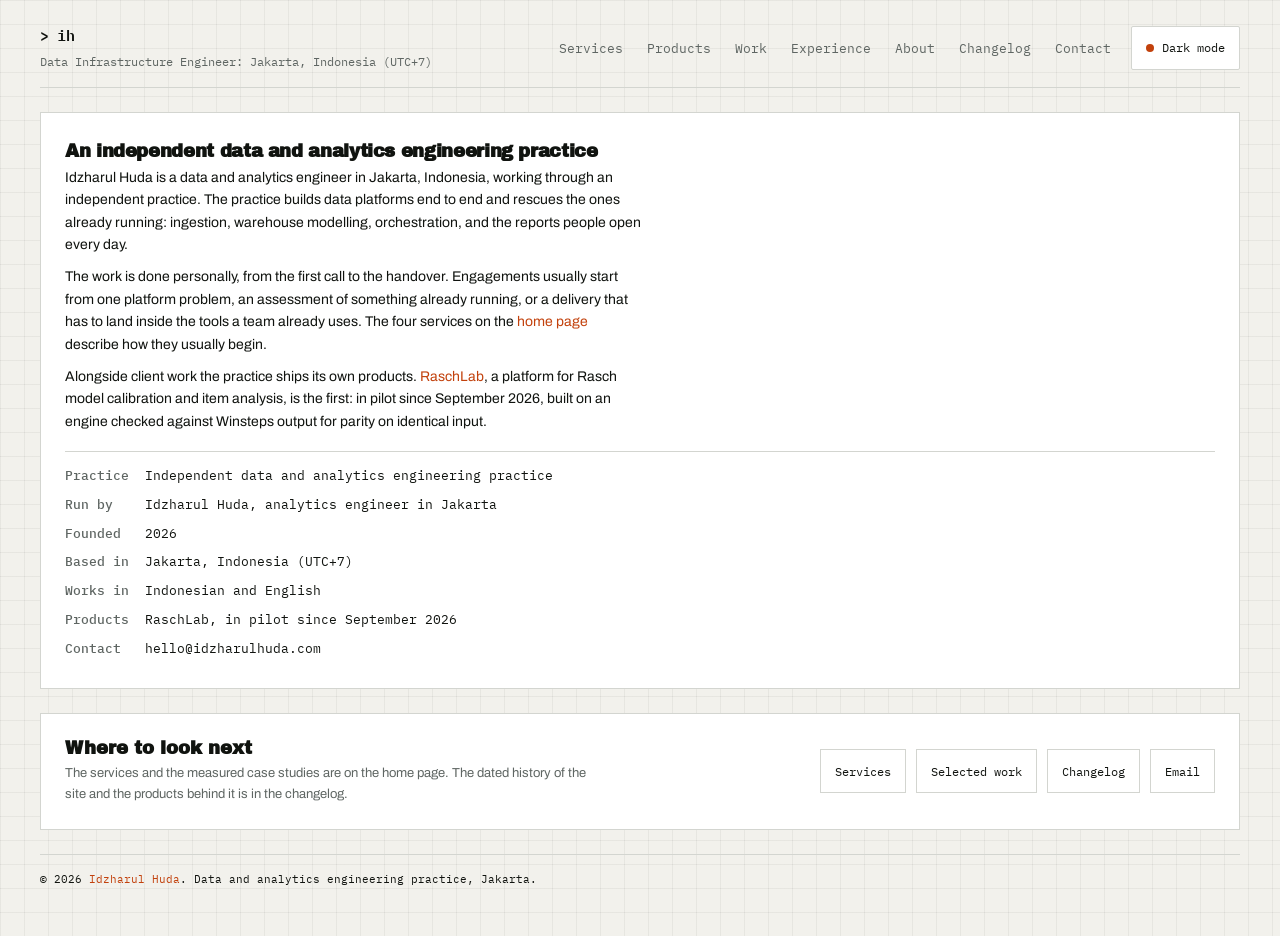
==== commit 8cccbc92: "Add entity markup and name signals so the homepage wins the name query" ====
--- a/about.html
+++ b/about.html
@@ -7,8 +7,10 @@
   <meta name="description" content="Idzharul Huda is an independent data and analytics engineering practice in Jakarta: platforms built end to end, platforms rescued, and RaschLab as its first product.">
   <meta name="theme-color" content="#07090A">
   <link rel="canonical" href="https://idzharulhuda.com/about.html">
+  <link rel="icon" href="favicon.ico" sizes="32x32">
   <link rel="icon" type="image/svg+xml" href="favicon.svg">
-  <link rel="apple-touch-icon" href="favicon.svg">
+  <link rel="icon" type="image/png" sizes="96x96" href="favicon-96.png">
+  <link rel="apple-touch-icon" href="apple-touch-icon.png">
 
   <!-- Open Graph -->
   <meta property="og:type" content="website">
@@ -44,6 +46,27 @@
       } catch (e) {}
     })();
   </script>
+  <script type="application/ld+json">
+  {
+    "@context": "https://schema.org",
+    "@type": "Person",
+    "name": "Idzharul Huda",
+    "jobTitle": "Data and analytics engineer",
+    "url": "https://idzharulhuda.com/",
+    "mainEntityOfPage": "https://idzharulhuda.com/about.html",
+    "sameAs": [
+      "https://id.linkedin.com/in/idzharulhuda",
+      "https://github.com/idzharulhuda13",
+      "https://www.techinasia.com/profile/idzharul-huda",
+      "https://www.instagram.com/idz.huda/"
+    ],
+    "address": {
+      "@type": "PostalAddress",
+      "addressLocality": "Jakarta",
+      "addressCountry": "ID"
+    }
+  }
+  </script>
 </head>
 <body>
 
@@ -78,7 +101,7 @@
       <section class="band band-about">
         <h1 class="section-heading">An independent data and analytics engineering practice</h1>
         <div class="about-prose">
-          <p>Idzharul Huda is the practice of Idzharul Huda, a data and analytics engineer in Jakarta, Indonesia. It builds data platforms end to end and rescues the ones already running: ingestion, warehouse modelling, orchestration, and the reports people open every day.</p>
+          <p>Idzharul Huda is a data and analytics engineer in Jakarta, Indonesia, working through an independent practice. The practice builds data platforms end to end and rescues the ones already running: ingestion, warehouse modelling, orchestration, and the reports people open every day.</p>
           <p>The work is done personally, from the first call to the handover. Engagements usually start from one platform problem, an assessment of something already running, or a delivery that has to land inside the tools a team already uses. The four services on the <a href="index.html#services">home page</a> describe how they usually begin.</p>
           <p>Alongside client work the practice ships its own products. <a href="https://raschlab.idzharulhuda.com">RaschLab</a>, a platform for Rasch model calibration and item analysis, is the first: in pilot since September 2026, built on an engine checked against Winsteps output for parity on identical input.</p>
         </div>
@@ -107,7 +130,7 @@
     </main>
 
     <footer class="site-footer">
-      <p class="footer-text" id="footer-text">&copy; 2026 Idzharul Huda. Data and analytics engineering practice, Jakarta.</p>
+      <p class="footer-text" id="footer-text">&copy; 2026 <a href="index.html">Idzharul Huda</a>. Data and analytics engineering practice, Jakarta.</p>
     </footer>
   </div>
 
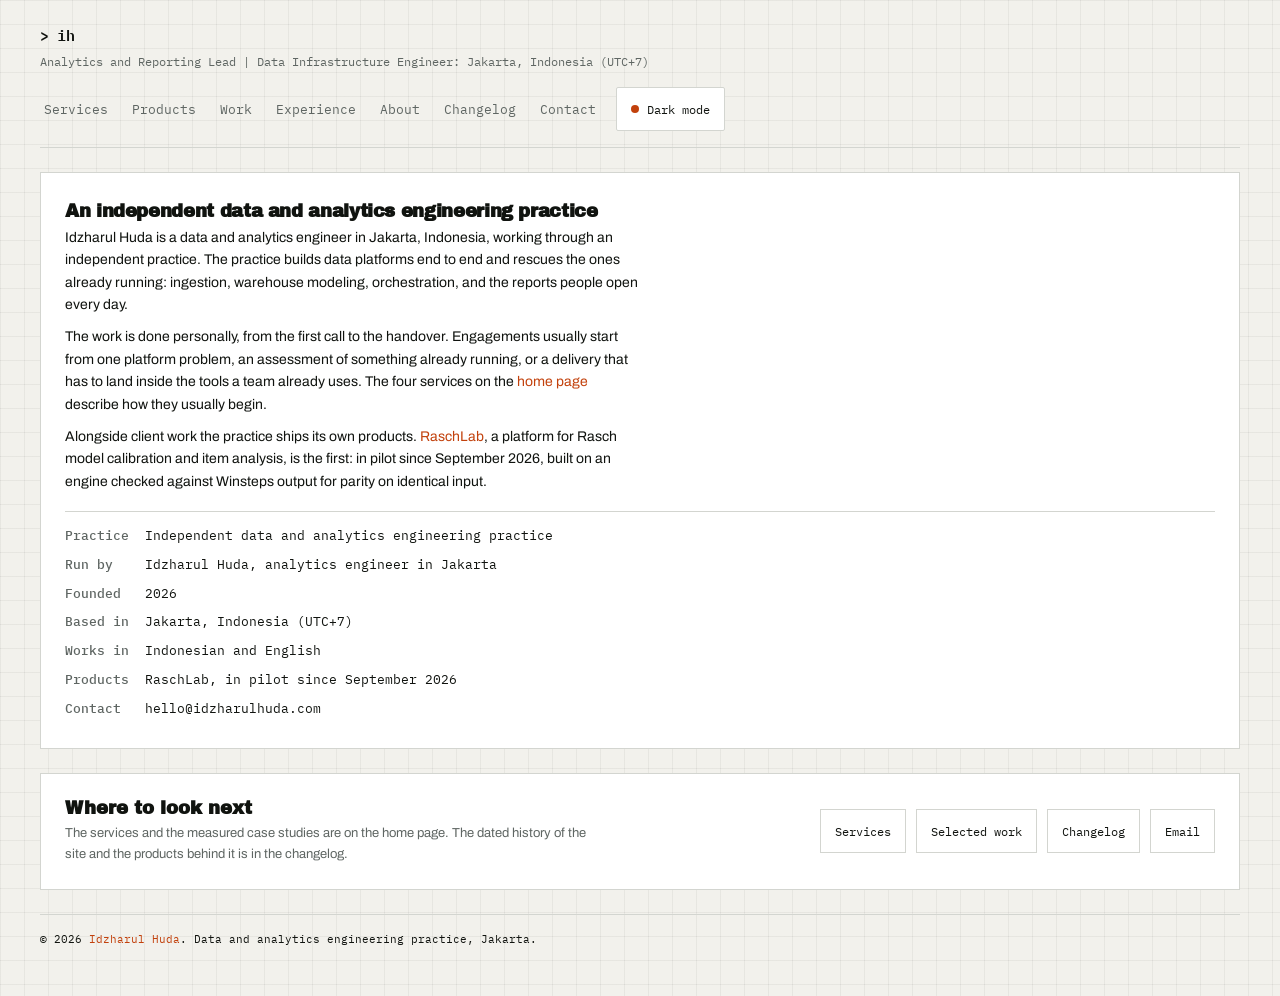
==== commit d8810c22: "Retire internal citations, name the current role, tag the internal cells" ====
--- a/about.html
+++ b/about.html
@@ -51,7 +51,7 @@
     "@context": "https://schema.org",
     "@type": "Person",
     "name": "Idzharul Huda",
-    "jobTitle": "Data and analytics engineer",
+    "jobTitle": "Data Infrastructure Engineer",
     "url": "https://idzharulhuda.com/",
     "mainEntityOfPage": "https://idzharulhuda.com/about.html",
     "sameAs": [
@@ -75,7 +75,7 @@
       <div class="header-inner">
         <div class="identity-block">
           <a class="brand" href="index.html" id="brand-logo">&gt; ih</a>
-          <p class="person-role">Data Infrastructure Engineer: Jakarta, Indonesia (UTC+7)</p>
+          <p class="person-role">Analytics and Reporting Lead | Data Infrastructure Engineer: Jakarta, Indonesia (UTC+7)</p>
         </div>
         <div class="header-actions">
           <nav class="nav" aria-label="Main navigation">
@@ -101,7 +101,7 @@
       <section class="band band-about">
         <h1 class="section-heading">An independent data and analytics engineering practice</h1>
         <div class="about-prose">
-          <p>Idzharul Huda is a data and analytics engineer in Jakarta, Indonesia, working through an independent practice. The practice builds data platforms end to end and rescues the ones already running: ingestion, warehouse modelling, orchestration, and the reports people open every day.</p>
+          <p>Idzharul Huda is a data and analytics engineer in Jakarta, Indonesia, working through an independent practice. The practice builds data platforms end to end and rescues the ones already running: ingestion, warehouse modeling, orchestration, and the reports people open every day.</p>
           <p>The work is done personally, from the first call to the handover. Engagements usually start from one platform problem, an assessment of something already running, or a delivery that has to land inside the tools a team already uses. The four services on the <a href="index.html#services">home page</a> describe how they usually begin.</p>
           <p>Alongside client work the practice ships its own products. <a href="https://raschlab.idzharulhuda.com">RaschLab</a>, a platform for Rasch model calibration and item analysis, is the first: in pilot since September 2026, built on an engine checked against Winsteps output for parity on identical input.</p>
         </div>
--- a/styles.css
+++ b/styles.css
@@ -628,6 +628,25 @@
   color: var(--muted);
 }
 
+.tag-internal {
+  display: inline-flex;
+  white-space: nowrap;
+  align-items: center;
+  gap: 4px;
+  padding: 2px 6px;
+  border: 1px solid var(--line);
+  border-radius: 2px;
+  font-size: 11px;
+  color: var(--muted);
+  cursor: default;
+}
+
+.tag-internal svg {
+  width: 11px;
+  height: 11px;
+  flex: 0 0 auto;
+}
+
 .project-delta {
   font-size: 12px;
   color: var(--ink);
@@ -1625,6 +1644,20 @@
   box-sizing: border-box;
 }
 
+@media (min-width: 1151px) {
+  #products {
+    display: grid;
+    grid-template-columns: 1fr 1fr;
+    column-gap: 32px;
+    align-items: start;
+  }
+
+  #products .band-head,
+  #products .pr-note {
+    grid-column: 1 / -1;
+  }
+}
+
 .pr-flag-main {
   max-width: 72ch;
   display: flex;
@@ -1685,6 +1718,29 @@
   margin: 4px 0 0;
 }
 
+.pr-thumb {
+  margin: 18px 0 0;
+  border: 1px solid var(--line);
+  background: var(--surface);
+  padding: 14px 16px 12px;
+  box-sizing: border-box;
+  max-width: 640px;
+}
+
+.pr-thumb svg {
+  display: block;
+  width: 100%;
+  height: auto;
+}
+
+.pr-thumb figcaption {
+  margin-top: 10px;
+  font-family: var(--font-mono);
+  font-size: 11px;
+  line-height: 1.55;
+  color: var(--muted);
+}
+
 .pr-note {
   padding: 16px 24px;
   font-family: var(--font-mono);
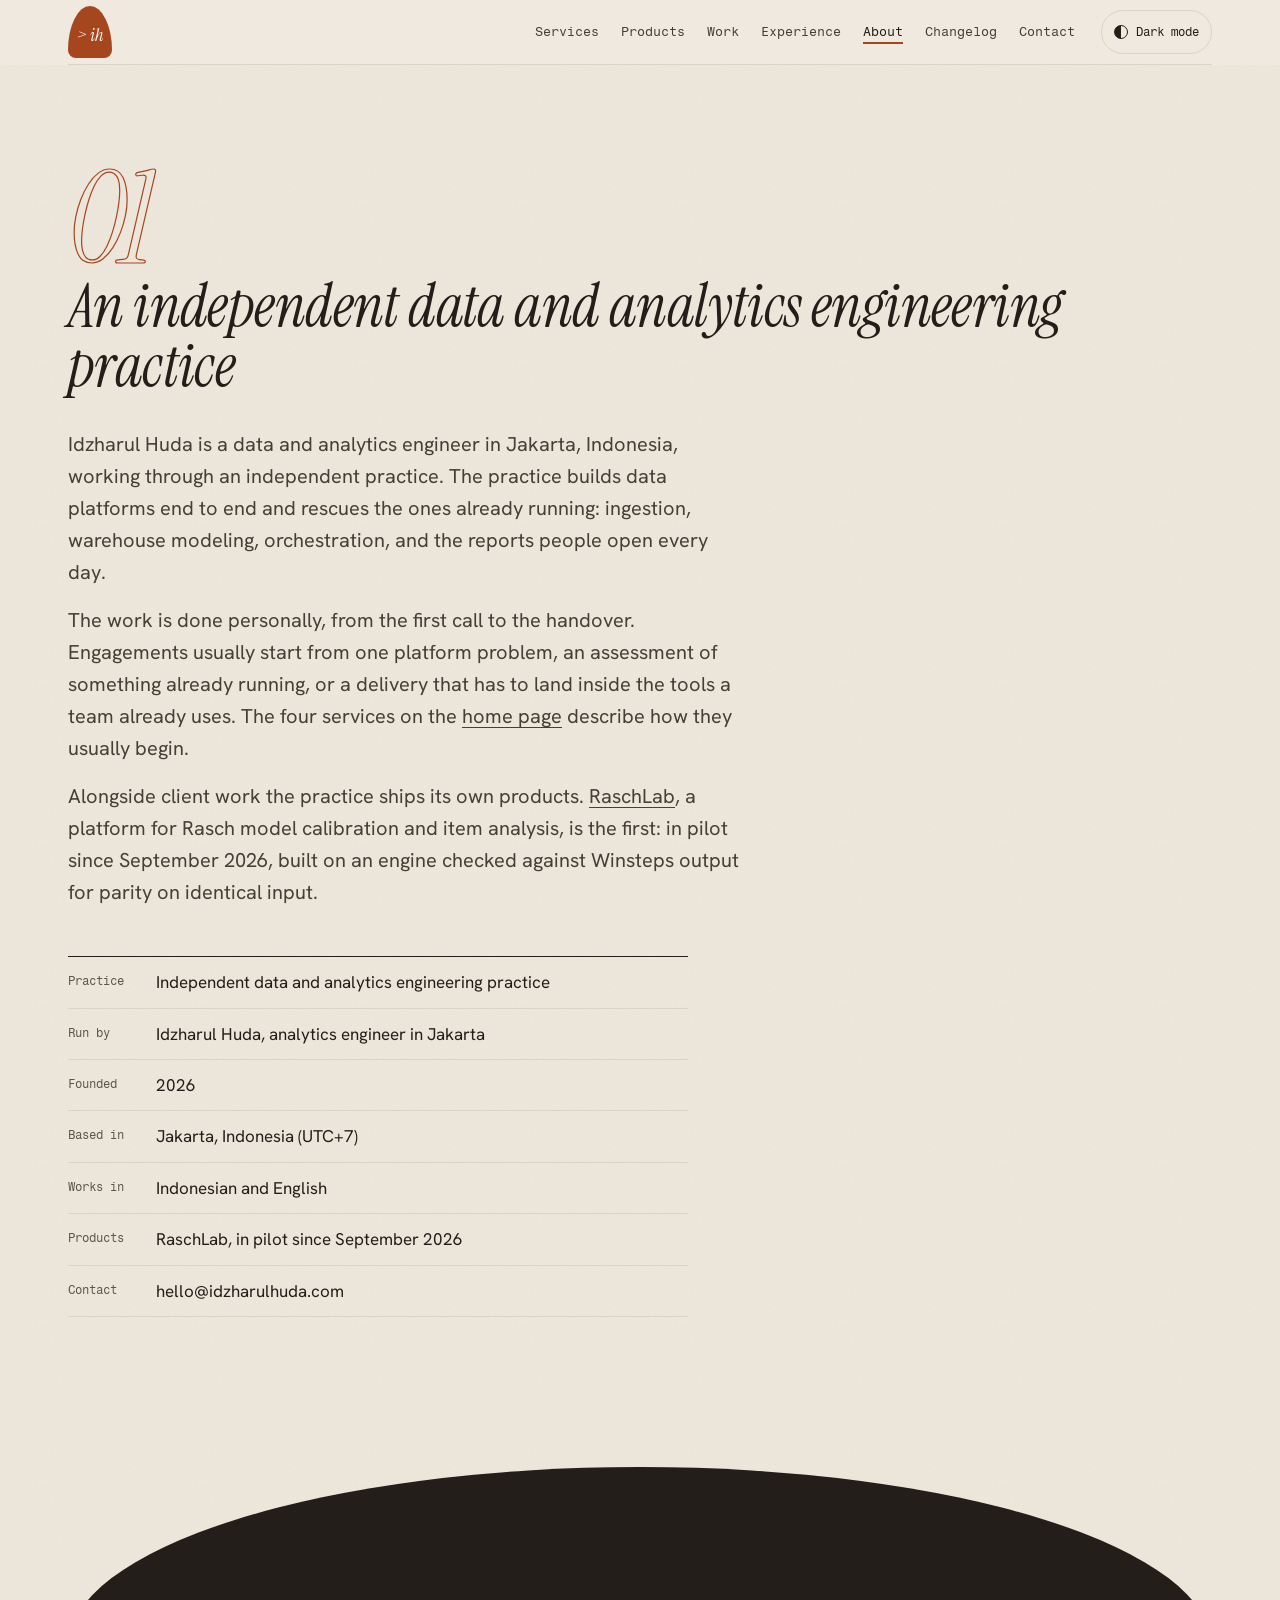
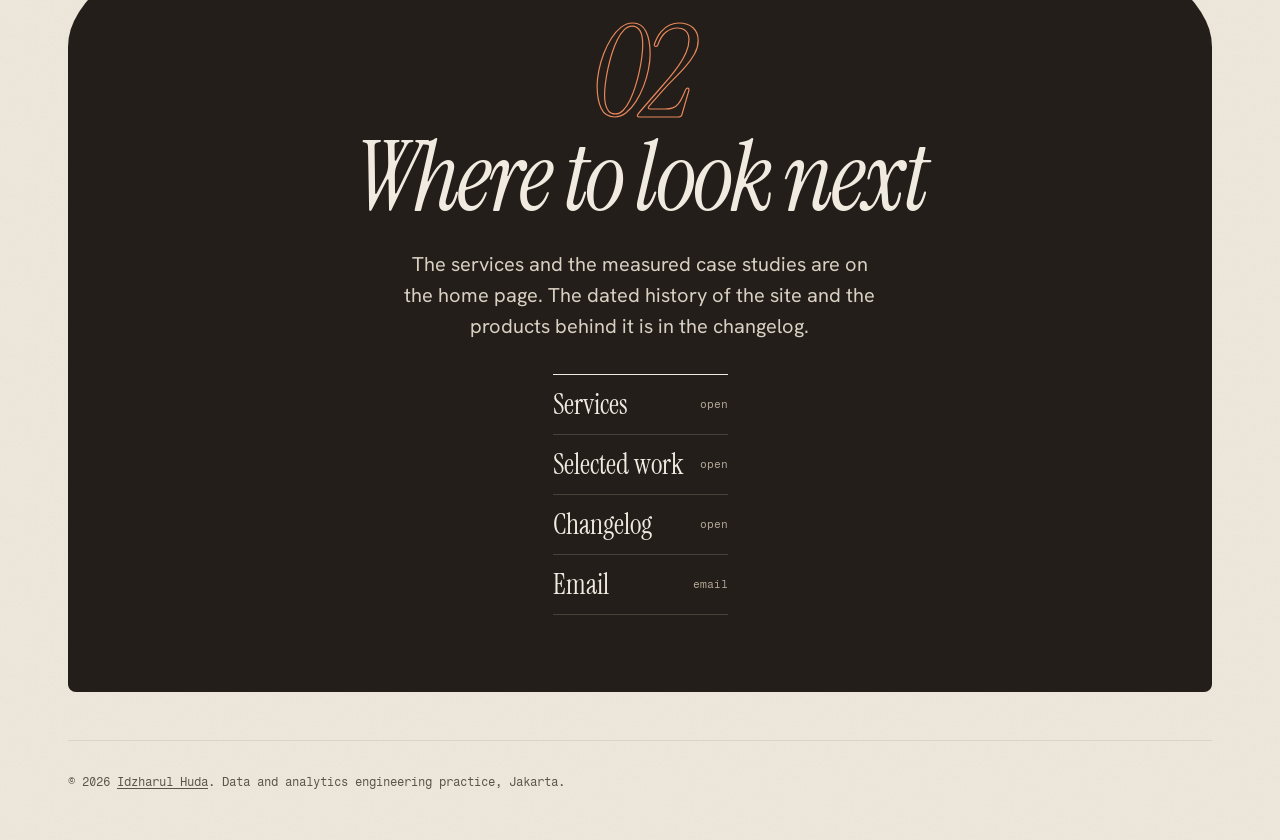
==== commit 8c2700d6: "design: Clay Studio redesign (styles + theme + studio layers, content unchanged)" ====
--- a/about.html
+++ b/about.html
@@ -5,7 +5,7 @@
   <meta name="viewport" content="width=device-width, initial-scale=1.0">
   <title>About | Idzharul Huda</title>
   <meta name="description" content="Idzharul Huda is an independent data and analytics engineering practice in Jakarta: platforms built end to end, platforms rescued, and RaschLab as its first product.">
-  <meta name="theme-color" content="#07090A">
+  <meta name="theme-color" content="#EFE9DF">
   <link rel="canonical" href="https://idzharulhuda.com/about.html">
   <link rel="icon" href="favicon.ico" sizes="32x32">
   <link rel="icon" type="image/svg+xml" href="favicon.svg">
@@ -32,9 +32,11 @@
 
   <link rel="preconnect" href="https://fonts.googleapis.com">
   <link rel="preconnect" href="https://fonts.gstatic.com" crossorigin>
-  <link href="https://fonts.googleapis.com/css2?family=Archivo+Black&family=Archivo:wght@400;500;600&family=IBM+Plex+Mono:wght@400;500;600&display=swap" rel="stylesheet">
+  <link href="https://fonts.googleapis.com/css2?family=Instrument+Serif:ital@0;1&family=Hanken+Grotesk:wght@400;500;600&family=Fragment+Mono&display=swap" rel="stylesheet">
   <link rel="stylesheet" href="styles.css">
   <link rel="stylesheet" href="project.css">
+  <link rel="stylesheet" href="theme.css">
+  <link rel="stylesheet" href="studio.css">
   <script>
     (function () {
       try {
--- a/styles.css
+++ b/styles.css
@@ -1,38 +1,53 @@
 /* ==========================================================================
-   Instrument Sheet: Data Platform Portfolio Stylesheet
-   Direction: Instrument Sheet (engineering paper in light, instrument panel in dark).
-   Palette, typography, and diagram language approved from prototype raft1.html.
+   Option A: Annotated Ledger (portfolio v3 candidate)
+   A technical journal page. Warm paper, a text serif that reads like a
+   printed case note, mono for every figure and label, and one ledger-green
+   accent reserved for the measured result on each screen.
+   Dial: ENERGY 2 / RHYTHM 3 / MOTION 1.
+
+   Reasons (one line each):
+   - Newsreader: the content is evidence written as prose, so a text serif
+     with optical sizes, not a display grotesk.
+   - Spline Sans Mono: every number carries a scope and a source; open digits
+     keep those notes legible at 12px.
+   - Ledger green: marks "this is the measured result", nothing else.
+   - No background grid, no shadows: hairlines and whitespace carry structure.
+   - Section numbers (CSS counter) are the identity motif: the page reads as
+     numbered sections of one document.
    ========================================================================== */
 
-/* ===== Tokens ===== */
 :root,
 :root[data-theme="light"] {
-  --ground: #F2F1EC;
-  --surface: #FFFFFF;
-  --ink: #10130F;
-  --muted: #5F6663;
-  --line: #D3D5D0;
-  --signal: #C2410C;
-  --pos: #15803D;
-  --neg: #B91C1C;
-
-  /* Chart tokens: independent series colors */
-  --chart-1: #10130F;
-  --chart-2: #C2410C;
-  --chart-3: #8A8F8B;
-  --chart-4: #15803D;
-
-  --grid-pat: rgba(16, 19, 15, 0.05);
-  --card-border: #D3D5D0;
-
-  /* Typography */
-  --font-display: 'Archivo Black', -apple-system, BlinkMacSystemFont, "Segoe UI", Roboto, sans-serif;
-  --font-sans: 'Archivo', -apple-system, BlinkMacSystemFont, "Segoe UI", Roboto, sans-serif;
-  --font-mono: 'IBM Plex Mono', ui-monospace, SFMono-Regular, Menlo, Monaco, Consolas, monospace;
-
-  --header-h: 60px;
-
-  /* Detail-page tokens referenced by project.css; colour aliases ride the active theme via var(). */
+  --paper: #F4F1E9;
+  --surface: #FBF9F4;
+  --ink: #1B1D19;
+  --ink-soft: #3A3D36;
+  --muted: #5C6057;
+  --line: #D9D4C7;
+  --line-strong: #1B1D19;
+  --accent: #0B6B4D;
+  --accent-ink: #FBF9F4;
+  --hl: rgba(11, 107, 77, 0.13);
+
+  --chart-1: #1B1D19;
+  --chart-2: #0B6B4D;
+  --chart-3: #B9B3A4;
+  --chart-4: #3E5A7E;
+
+  --font-serif: 'Newsreader', 'Iowan Old Style', Georgia, 'Times New Roman', serif;
+  --font-mono: 'Spline Sans Mono', ui-monospace, SFMono-Regular, Menlo, Consolas, monospace;
+  --font-head: var(--font-serif);
+  --font-sans: var(--font-serif);
+  --font-display: var(--font-serif);
+  --head-weight: 350;
+  --head-style: normal;
+  --name-style: italic;
+
+  --wrap: 1240px;
+  --gutter: clamp(20px, 4vw, 48px);
+  --header-h: 64px;
+  --rail: minmax(200px, 3fr);
+
   --sp-4: 4px;
   --sp-8: 8px;
   --sp-12: 12px;
@@ -41,62 +56,45 @@
   --sp-32: 32px;
   --sp-48: 48px;
   --sp-64: 64px;
+  --sp-96: 96px;
   --fs-mono-s: 12px;
   --fs-mono: 13px;
-  --fs-body: 14px;
-  --fs-lead: 17px;
-  --fs-h3: 20px;
-  --fs-h2: 28px;
-  --r-md: 6px;
-  --t-fast: 120ms ease-out;
+  --fs-body: 18px;
+  --fs-lead: 21px;
+  --fs-h3: 24px;
+  --fs-h2: clamp(30px, 3.4vw, 44px);
+  --r-sm: 2px;
+  --r-md: 4px;
+  --t-fast: 140ms ease-out;
+
+  --ground: var(--paper);
   --text: var(--ink);
-  --accent: var(--signal);
-  --surface-2: var(--surface);
-  --scrim: rgba(7, 9, 10, 0.78);
+  --signal: var(--accent);
+  --pos: var(--accent);
+  --neg: #A23B2A;
+
+  color-scheme: light;
 }
 
 :root[data-theme="dark"] {
-  --ground: #07090A;
-  --surface: #101315;
-  --ink: #EDEFEC;
-  --muted: #98A09C;
-  --line: #232829;
-  --signal: #FF5A1F;
-  --pos: #4ADE80;
-  --neg: #FF6B5E;
-
-  /* Chart tokens: independent series colors */
-  --chart-1: #EDEFEC;
-  --chart-2: #FF5A1F;
-  --chart-3: #6B7370;
-  --chart-4: #4ADE80;
-
-  --grid-pat: rgba(237, 239, 236, 0.02);
-  --card-border: #232829;
-}
-
-@media (prefers-color-scheme: dark) {
-  :root:not([data-theme="light"]) {
-    --ground: #07090A;
-    --surface: #101315;
-    --ink: #EDEFEC;
-    --muted: #98A09C;
-    --line: #232829;
-    --signal: #FF5A1F;
-    --pos: #4ADE80;
-    --neg: #FF6B5E;
-
-    --chart-1: #EDEFEC;
-    --chart-2: #FF5A1F;
-    --chart-3: #6B7370;
-    --chart-4: #4ADE80;
-
-    --grid-pat: rgba(237, 239, 236, 0.02);
-    --card-border: #232829;
-  }
-}
-
-/* ===== Reset and base ===== */
+  --paper: #131512;
+  --surface: #1A1D19;
+  --ink: #ECE8DD;
+  --ink-soft: #CFCBBF;
+  --muted: #A4A69B;
+  --line: #2F332D;
+  --line-strong: #ECE8DD;
+  --accent: #62C99E;
+  --accent-ink: #0E120F;
+  --hl: rgba(98, 201, 158, 0.16);
+  --chart-1: #ECE8DD;
+  --chart-2: #62C99E;
+  --chart-3: #4B4F47;
+  --chart-4: #8EA9D1;
+  --neg: #E58A76;
+  color-scheme: dark;
+}
+
 *,
 *::before,
 *::after {
@@ -108,1227 +106,1166 @@
 html {
   -webkit-text-size-adjust: 100%;
   scroll-behavior: smooth;
-  background-color: var(--ground);
+  scroll-padding-top: calc(var(--header-h) + 16px);
+  background: var(--paper);
 }
 
 body {
-  background-color: var(--ground);
-  background-image: linear-gradient(to right, var(--grid-pat) 1px, transparent 1px),
-                    linear-gradient(to bottom, var(--grid-pat) 1px, transparent 1px);
-  background-size: 24px 24px;
+  background: var(--paper);
   color: var(--ink);
-  font-family: var(--font-sans);
-  font-size: 15px;
-  line-height: 1.6;
+  font-family: var(--font-serif);
+  font-size: var(--fs-body);
+  line-height: 1.55;
+  font-optical-sizing: auto;
   -webkit-font-smoothing: antialiased;
-  padding: 0 16px 48px;
+  text-rendering: optimizeLegibility;
   overflow-x: hidden;
 }
 
+img,
+svg {
+  max-width: 100%;
+}
+
+a {
+  color: inherit;
+  text-decoration-thickness: 1px;
+  text-underline-offset: 0.18em;
+}
+
+a:hover {
+  color: var(--accent);
+}
+
+:focus-visible {
+  outline: 2px solid var(--accent);
+  outline-offset: 3px;
+  border-radius: var(--r-sm);
+}
+
+ul,
+ol {
+  list-style: none;
+}
+
+h1,
+h2,
+h3 {
+  font-family: var(--font-head);
+  font-weight: var(--head-weight);
+  font-style: var(--head-style);
+  line-height: 1.1;
+  letter-spacing: -0.015em;
+}
+
+.mono {
+  font-family: var(--font-mono);
+}
+
 .container {
-  max-width: 1200px;
+  max-width: var(--wrap);
   margin: 0 auto;
-  width: 100%;
-}
-
-.wrap {
-  width: 100%;
-}
-
-/* Headings */
-h1, h2, h3, h4, h5, h6 {
+  padding: 0 var(--gutter);
+}
+
+.container .container {
+  padding: 0;
+}
+
+/* ===== Header ===== */
+.site-header {
+  position: sticky;
+  top: 0;
+  z-index: 20;
+  background: var(--paper);
+  border-bottom: 1px solid var(--line);
+}
+
+.header-inner {
+  display: flex;
+  align-items: center;
+  justify-content: space-between;
+  gap: var(--sp-24);
+  min-height: var(--header-h);
+}
+
+.identity-block {
+  display: flex;
+  align-items: center;
+  gap: var(--sp-16);
+  min-width: 0;
+}
+
+.brand {
+  flex: none;
+  display: inline-flex;
+  align-items: center;
+  justify-content: center;
+  min-width: 44px;
+  height: 44px;
+  padding: 0 10px;
+  border: 1px solid var(--line-strong);
+  font-family: var(--font-mono);
+  font-size: 14px;
+  line-height: 1;
+  text-decoration: none;
   color: var(--ink);
-  font-weight: 600;
-  line-height: 1.2;
-}
-
-p {
+  transition: background var(--t-fast), color var(--t-fast);
+}
+
+.brand:hover {
+  background: var(--ink);
+  color: var(--paper);
+}
+
+.person-role {
+  font-family: var(--font-mono);
+  font-size: 11.5px;
+  line-height: 1.4;
+  color: var(--muted);
+  max-width: 46ch;
+}
+
+.header-actions {
+  display: flex;
+  align-items: center;
+  gap: var(--sp-16);
+}
+
+.nav-links {
+  display: flex;
+  gap: 2px;
+}
+
+.nav-links a {
+  display: inline-flex;
+  align-items: center;
+  min-height: 44px;
+  padding: 0 10px;
+  font-family: var(--font-mono);
+  font-size: 13px;
+  color: var(--ink-soft);
+  text-decoration: none;
+}
+
+.nav-links a:hover {
+  color: var(--accent);
+}
+
+.nav-links a[aria-current="page"] {
   color: var(--ink);
-}
-
-a {
-  color: var(--signal);
-  text-decoration: none;
-}
-
-ul, ol {
-  list-style: none;
-}
-
-img {
-  display: block;
-  max-width: 100%;
-  height: auto;
-}
-
-/* Tabular numbers on all mono text */
-code, pre, kbd, samp,
-.mono,
-.readout-label,
-.readout-unit,
-.readout-meta,
-.cell-unit,
-.cell-meta,
-.step-num,
-.timeline-period,
-.timeline-company,
-.timeline-caption,
-.project-tech,
-.project-delta,
-.project-link,
-.skill-count,
-.fact-label,
-.fact-value,
-.contact-link,
-.citation,
-.footer-text,
-.availability-tag,
-.person-role,
-.nav-links a,
+  text-decoration: underline;
+  text-decoration-color: var(--accent);
+  text-decoration-thickness: 2px;
+  text-underline-offset: 6px;
+}
+
 .theme-toggle-btn {
-  font-family: var(--font-mono);
-  font-variant-numeric: tabular-nums;
-}
-
-/* Accessible visible focus on all interactive elements */
-a:focus-visible,
-button:focus-visible,
-.theme-toggle-btn:focus-visible,
-.project-link:focus-visible,
-.contact-link:focus-visible,
-.nav-links a:focus-visible,
-.brand:focus-visible {
-  outline: 2px solid var(--signal);
-  outline-offset: 2px;
-}
-
-/* Selection */
-::selection {
-  background: var(--signal);
-  color: #FFFFFF;
-}
-
-/* ===== Site Header ===== */
-.site-header {
-  padding: 24px 0 16px;
-  border-bottom: 1px solid var(--line);
-  margin-bottom: 24px;
-}
-
-.header-inner {
-  display: flex;
-  flex-wrap: wrap;
-  justify-content: space-between;
-  align-items: center;
-  gap: 16px;
-}
-
-.identity-block {
-  display: flex;
-  flex-direction: column;
-  gap: 4px;
-}
-
-.brand {
-  font-family: var(--font-mono);
-  font-size: 15px;
-  font-weight: 600;
-  color: var(--ink);
-  letter-spacing: -0.02em;
-}
-
-.person-role {
-  font-size: 12px;
-  color: var(--muted);
-}
-
-.header-actions {
-  display: flex;
-  align-items: center;
-  flex-wrap: wrap;
-  gap: 16px;
-}
-
-.nav-links {
-  display: flex;
-  flex-wrap: wrap;
-  gap: 16px;
-}
-
-.nav-links a {
-  color: var(--muted);
-  font-size: 13px;
-  padding: 6px 4px;
-  border-bottom: 1px solid transparent;
-  transition: color 0.15s ease, border-color 0.15s ease;
-}
-
-.nav-links a:hover {
-  color: var(--ink);
-  border-color: var(--signal);
-}
-
-/* Theme Toggle Button */
-.theme-toggle-btn {
-  background: var(--surface);
-  border: 1px solid var(--line);
-  color: var(--ink);
-  font-size: 12px;
-  padding: 8px 14px;
-  border-radius: 2px;
-  cursor: pointer;
   display: inline-flex;
   align-items: center;
   gap: 8px;
   min-height: 44px;
-  transition: border-color 0.15s ease, background-color 0.15s ease;
+  padding: 0 12px;
+  background: transparent;
+  border: 1px solid var(--line);
+  color: var(--ink);
+  font-family: var(--font-mono);
+  font-size: 12px;
+  cursor: pointer;
+  white-space: nowrap;
+  transition: border-color var(--t-fast);
 }
 
 .theme-toggle-btn:hover {
-  border-color: var(--signal);
+  border-color: var(--line-strong);
 }
 
 .toggle-indicator {
-  width: 8px;
-  height: 8px;
+  width: 14px;
+  height: 14px;
   border-radius: 50%;
-  background: var(--signal);
-  display: inline-block;
-}
-
-/* ===== Bands Common ===== */
+  border: 1px solid var(--ink);
+  background: linear-gradient(90deg, var(--ink) 50%, transparent 50%);
+}
+
+/* ===== Sections ===== */
+main {
+  counter-reset: band;
+}
+
 .band {
-  margin-bottom: 24px;
-  border: 1px solid var(--card-border);
-  background: var(--surface);
-}
-
-/* Reveal transition */
-.reveal {
-  opacity: 0;
-  transform: translateY(8px);
-  transition: opacity 0.25s ease-out, transform 0.25s ease-out;
-}
-
-.reveal.is-visible {
-  opacity: 1;
-  transform: none;
-}
-
-/* ===== Band 1: Hero (7fr / 5fr) ===== */
+  padding: clamp(56px, 8vw, 112px) 0;
+  border-top: 1px solid var(--line);
+}
+
+.band:first-child {
+  border-top: 0;
+}
+
+.band-head::before,
+.pipeline-header::before,
+.projects-column > .section-heading:first-child::before,
+.band-skills > .section-heading:first-child::before,
+.experience-title-group::before,
+.band-about > .section-heading:first-child::before,
+.band-contact .contact-copy::before {
+  counter-increment: band;
+  content: "\00A7\00A0" counter(band, decimal-leading-zero);
+  display: block;
+  margin-bottom: var(--sp-16);
+  font-family: var(--font-mono);
+  font-size: 12px;
+  font-style: normal;
+  font-weight: 500;
+  letter-spacing: 0;
+  color: var(--accent);
+}
+
+.band-title,
+.section-heading {
+  font-size: var(--fs-h2);
+}
+
+.band-lead,
+.section-sub {
+  margin-top: var(--sp-12);
+  color: var(--muted);
+  font-size: 17px;
+  font-style: italic;
+  max-width: 46ch;
+}
+
+.sub-heading {
+  font-size: 26px;
+  margin-top: var(--sp-64);
+}
+
+/* ===== Hero ===== */
 .band-hero {
   display: grid;
   grid-template-columns: 7fr 5fr;
+  gap: clamp(32px, 6vw, 96px);
+  align-items: start;
+  padding-top: clamp(40px, 6vw, 80px);
+}
+
+.hero-editorial,
+.hero-readout,
+.band-hero > * {
+  min-width: 0;
 }
 
 .hero-editorial {
-  padding: 36px 32px;
-  border-right: 1px solid var(--line);
   display: flex;
   flex-direction: column;
-  justify-content: space-between;
-  gap: 20px;
+  gap: var(--sp-32);
 }
 
 .hero-title {
-  font-family: var(--font-display);
-  font-size: clamp(24px, 3.2vw, 36px);
-  line-height: 1.16;
-  letter-spacing: -0.03em;
+  font-size: clamp(38px, 4.4vw, 62px);
+  line-height: 1.02;
+  letter-spacing: -0.025em;
+  max-width: 20ch;
+  text-wrap: balance;
+}
+
+.availability-tag {
+  display: flex;
+  align-items: center;
+  gap: 12px;
+  margin-top: var(--sp-24);
+  font-style: italic;
+  font-size: 17px;
+  color: var(--ink-soft);
+}
+
+.availability-tag::before {
+  content: "";
+  flex: none;
+  width: 40px;
+  height: 1px;
+  background: var(--ink);
+}
+
+.hero-lead p {
+  font-size: var(--fs-lead);
+  line-height: 1.5;
+  color: var(--ink-soft);
+  max-width: 54ch;
+}
+
+.hero-cta {
+  display: flex;
+  flex-wrap: wrap;
+  align-items: center;
+  gap: 4px 20px;
+}
+
+.hero-cta .contact-link:first-child {
+  background: var(--ink);
+  color: var(--paper);
+  padding: 0 22px;
+  text-decoration: none;
+}
+
+.hero-cta .contact-link:first-child:hover {
+  background: var(--accent);
+  color: var(--accent-ink);
+}
+
+.stack-strip {
+  display: flex;
+  flex-wrap: wrap;
+  gap: 4px 0;
+  padding-top: var(--sp-16);
+  border-top: 1px solid var(--line);
+  font-family: var(--font-mono);
+  font-size: 12px;
+  color: var(--muted);
+}
+
+.stack-strip .skill-badge:not(:last-child)::after {
+  content: "/";
+  margin: 0 10px;
+  color: var(--muted);
+  opacity: 0.5;
+}
+
+.hero-readout {
+  background: var(--surface);
+  border: 1px solid var(--line-strong);
+  padding: clamp(20px, 2.4vw, 32px);
+}
+
+.readout-label {
+  font-family: var(--font-mono);
+  font-size: 12px;
+  color: var(--muted);
+}
+
+.readout-label::before {
+  content: "Fig. 1  ";
+  white-space: pre;
+  color: var(--accent);
+}
+
+.readout-figure-row {
+  display: flex;
+  align-items: flex-start;
+  gap: 4px;
+  margin-top: var(--sp-8);
+  color: var(--accent);
+  font-family: var(--font-head);
+}
+
+.readout-huge {
+  font-size: clamp(96px, 11vw, 148px);
+  line-height: 0.88;
+  letter-spacing: -0.04em;
+  font-weight: 300;
+}
+
+.readout-unit {
+  font-size: 40px;
+  line-height: 1;
+  font-weight: 300;
+}
+
+.readout-summary {
+  margin-top: var(--sp-16);
+  font-size: 18px;
+  font-style: italic;
+  color: var(--ink-soft);
+}
+
+.hero-readout .chart-container {
+  margin-top: var(--sp-24);
+}
+
+/* Margin notes: Scope / Source under every figure */
+.readout-meta,
+.cell-meta,
+.quality-note {
+  margin-top: var(--sp-16);
+  padding-top: var(--sp-12);
+  border-top: 1px dotted var(--muted);
+  font-family: var(--font-mono);
+  font-size: 11.5px;
+  line-height: 1.6;
+  color: var(--muted);
+}
+
+.contact-link,
+.project-link {
+  display: inline-flex;
+  align-items: center;
+  min-height: 44px;
+  font-family: var(--font-mono);
+  font-size: 13px;
   color: var(--ink);
-  margin-bottom: 12px;
-}
-
-.availability-tag {
+  text-decoration: underline;
+  text-decoration-color: var(--line);
+  transition: color var(--t-fast), text-decoration-color var(--t-fast), background var(--t-fast);
+}
+
+.contact-link:hover,
+.project-link:hover {
+  color: var(--accent);
+  text-decoration-color: var(--accent);
+}
+
+/* ===== Services: lettered list in two columns ===== */
+.band-head {
+  margin-bottom: var(--sp-48);
+}
+
+.sv-grid {
+  display: grid;
+  grid-template-columns: 1fr 1fr;
+  counter-reset: sv;
+  border-top: 1px solid var(--line-strong);
+}
+
+.sv-card {
+  counter-increment: sv;
+  padding: var(--sp-32) var(--sp-32) var(--sp-32) 0;
+  border-bottom: 1px solid var(--line);
+}
+
+.sv-card:nth-child(even) {
+  padding-left: var(--sp-32);
+  padding-right: 0;
+  border-left: 1px solid var(--line);
+}
+
+.sv-title {
+  font-size: var(--fs-h3);
+  line-height: 1.2;
+}
+
+.sv-title::before {
+  content: counter(sv, lower-alpha) ".";
+  display: block;
+  margin-bottom: var(--sp-12);
+  font-family: var(--font-mono);
   font-size: 12px;
-  color: var(--signal);
-  display: inline-block;
-  margin-bottom: 12px;
-}
-
-.hero-lead {
-  color: var(--muted);
-  font-size: 15px;
-  line-height: 1.6;
+  color: var(--muted);
+}
+
+.sv-text {
+  margin-top: var(--sp-12);
+  color: var(--ink-soft);
+  font-size: 17px;
+}
+
+/* ===== Products: full-width plates, alternating sides ===== */
+.band-products .band-lead {
   max-width: 60ch;
 }
 
-.hero-lead p + p {
-  margin-top: 10px;
-}
-
-.hero-cta {
+.pr-flag {
+  padding: var(--sp-48) 0;
+  border-top: 1px solid var(--line-strong);
+}
+
+.pr-flag-main {
+  display: grid;
+  grid-template-columns: 5fr 7fr;
+  grid-template-areas:
+    "name   thumb"
+    "text   thumb"
+    "points thumb"
+    "links  thumb";
+  grid-template-rows: auto auto auto 1fr;
+  column-gap: clamp(32px, 5vw, 72px);
+  align-items: start;
+}
+
+.band-products .pr-flag:nth-of-type(2) .pr-flag-main {
+  grid-template-columns: 7fr 5fr;
+  grid-template-areas:
+    "thumb name"
+    "thumb text"
+    "thumb points"
+    "thumb links";
+}
+
+.pr-name {
+  grid-area: name;
+  font-size: clamp(36px, 4.4vw, 56px);
+  font-style: var(--name-style);
+  letter-spacing: -0.02em;
+}
+
+.pr-text {
+  grid-area: text;
+  margin-top: var(--sp-16);
+  color: var(--ink-soft);
+}
+
+.pr-points {
+  grid-area: points;
+  margin-top: var(--sp-24);
+  border-top: 1px solid var(--line);
+  counter-reset: pt;
+}
+
+.pr-points li {
+  display: grid;
+  grid-template-columns: 28px 1fr;
+  padding: 10px 0;
+  border-bottom: 1px solid var(--line);
+  font-size: 16px;
+  counter-increment: pt;
+}
+
+.pr-points li::before {
+  content: counter(pt);
+  font-family: var(--font-mono);
+  font-size: 12px;
+  color: var(--accent);
+  padding-top: 3px;
+}
+
+.pr-links {
+  grid-area: links;
   display: flex;
   flex-wrap: wrap;
-  gap: 12px;
-  margin-top: 8px;
-}
-
-.stack-strip {
-  display: flex;
-  flex-wrap: wrap;
-  gap: 8px;
-  margin-top: 8px;
-}
-
-.hero-readout {
-  padding: 36px 28px;
+  gap: 4px 20px;
+  margin-top: var(--sp-24);
+}
+
+.pr-links .contact-link:first-child {
+  border: 1px solid var(--line-strong);
+  padding: 0 18px;
+  text-decoration: none;
+}
+
+.pr-links .contact-link:first-child:hover {
+  background: var(--ink);
+  color: var(--paper);
+}
+
+.pr-thumb {
+  grid-area: thumb;
   background: var(--surface);
-  display: flex;
-  flex-direction: column;
-  justify-content: space-between;
-  gap: 16px;
-}
-
-.metric-lead-header {
-  margin-bottom: 8px;
-}
-
-.readout-label {
-  font-size: 12px;
-  color: var(--muted);
-  margin-bottom: 6px;
-}
-
-.readout-figure-row {
-  display: flex;
-  align-items: baseline;
-  gap: 4px;
-}
-
-.readout-huge {
-  font-family: var(--font-display);
-  font-size: clamp(46px, 5.5vw, 64px);
-  line-height: 0.95;
-  letter-spacing: -0.04em;
-  color: var(--signal);
-}
-
-.readout-unit {
-  font-family: var(--font-display);
-  font-size: 26px;
-  color: var(--signal);
-}
-
-.readout-summary {
-  font-size: 14px;
-  font-weight: 500;
-  color: var(--ink);
-  margin-top: 8px;
-}
-
-.chart-container {
-  margin: 12px 0;
-}
-
-.chart-svg {
+  border: 1px solid var(--line);
+  padding: clamp(12px, 2vw, 24px);
+}
+
+.pr-thumb svg {
+  display: block;
   width: 100%;
   height: auto;
-  display: block;
-}
-
-.quality-svg {
-  max-width: 220px;
-}
-
-.readout-meta {
-  font-size: 12px;
-  color: var(--muted);
-  border-top: 1px solid var(--line);
-  padding-top: 10px;
-  line-height: 1.5;
-}
-
-/* ===== Band 2: Secondary Metrics (Three equal columns) ===== */
+  font-family: var(--font-mono);
+}
+
+.pr-thumb figcaption,
+.pj-figure figcaption {
+  margin-top: var(--sp-16);
+  font-family: var(--font-mono);
+  font-size: 11.5px;
+  line-height: 1.6;
+  color: var(--muted);
+}
+
+.pr-note {
+  padding-top: var(--sp-24);
+  border-top: 1px solid var(--line-strong);
+  font-style: italic;
+  color: var(--muted);
+}
+
+/* ===== Impact: three figures divided by rules ===== */
 .band-secondary {
+  padding-top: 0;
+  border-top: 0;
+}
+
+.impact-list {
   display: grid;
   grid-template-columns: repeat(3, 1fr);
-  border: 1px solid var(--card-border);
+  border-top: 1px solid var(--line-strong);
+  border-bottom: 1px solid var(--line-strong);
+  counter-reset: fig 1;
+}
+
+.cell-metric {
+  counter-increment: fig;
+  display: flex;
+  flex-direction: column;
+  gap: var(--sp-16);
+  padding: var(--sp-32) var(--sp-32) var(--sp-32) 0;
+}
+
+.cell-metric + .cell-metric {
+  padding-left: var(--sp-32);
+  border-left: 1px solid var(--line);
+}
+
+.cell-metric:last-child {
+  padding-right: 0;
+}
+
+.cell-metric > div:first-child::before {
+  content: "Fig. " counter(fig);
+  display: block;
+  margin-bottom: var(--sp-12);
+  font-family: var(--font-mono);
+  font-size: 12px;
+  color: var(--accent);
+}
+
+.cell-figure {
+  font-family: var(--font-head);
+  font-size: clamp(56px, 6vw, 80px);
+  line-height: 0.95;
+  font-weight: 300;
+  letter-spacing: -0.035em;
+}
+
+.cell-unit {
+  font-family: var(--font-mono);
+  font-size: 15px;
+  letter-spacing: 0;
+  margin-left: 6px;
+  color: var(--muted);
+}
+
+.cell-desc {
+  margin-top: var(--sp-12);
+  font-size: 17px;
+  color: var(--ink-soft);
+}
+
+.cell-metric .chart-container {
+  margin-top: auto;
+}
+
+/* ===== Pipeline plate ===== */
+.band-pipeline {
+  border-top: 0;
+  padding-top: 0;
+}
+
+.pipeline-column {
   background: var(--surface);
-  align-items: stretch;
-}
-
-.impact-list {
-  display: contents;
-}
-
-.cell-metric {
-  padding: 24px 20px;
-  display: flex;
-  flex-direction: column;
-  justify-content: space-between;
-  gap: 12px;
-  min-width: 0;
-  height: 100%;
-  box-sizing: border-box;
-}
-
-.cell-metric + .cell-metric {
-  border-left: 1px solid var(--line);
-}
-
-.cell-metric .chart-container {
-  flex: 1 1 auto;
-  display: flex;
-  flex-direction: column;
-  justify-content: center;
-  align-items: stretch;
-  margin: 12px 0;
-  min-height: 0;
-}
-
-.cell-metric .chart-svg {
-  width: 100%;
-  height: auto;
+  border: 1px solid var(--line);
+  padding: clamp(20px, 3vw, 40px);
+}
+
+.pipeline-header {
+  margin-bottom: var(--sp-32);
+}
+
+.chart-svg.pipeline-phone {
+  display: none;
+}
+
+.chart-svg.pipeline-desktop {
   display: block;
 }
 
-.cell-metric .cell-meta {
-  margin-top: auto;
-}
-
-.cell-figure {
-  font-family: var(--font-display);
-  font-size: 32px;
-  line-height: 1;
-  color: var(--ink);
-  margin-bottom: 6px;
-}
-
-.cell-figure .cell-unit {
-  font-size: 18px;
-  color: var(--muted);
-  font-family: var(--font-mono);
-}
-
-.cell-desc {
-  font-size: 13px;
-  color: var(--ink);
-  font-weight: 500;
-  margin-bottom: 8px;
-  line-height: 1.4;
-}
-
-.cell-meta {
-  font-size: 12px;
-  color: var(--muted);
-  line-height: 1.4;
-  margin-top: 8px;
-  border-top: 1px dashed var(--line);
-  padding-top: 8px;
-}
-
-/* ===== Band 3: Data Platform Pipeline ===== */
-.band-pipeline {
-  margin-bottom: 24px;
-  border: 1px solid var(--card-border);
-  background: var(--surface);
-}
-
-.pipeline-column {
-  padding: 28px 24px;
-}
-
-/* Dual-SVG pipeline variant defaults (wide layout). Narrow MQ swaps these. */
-.pipeline-phone {
-  display: none;
-}
-
-.pipeline-desktop {
-  display: block;
-}
-
-.pipeline-svg-pair {
-  width: 100%;
-}
-
-.pipeline-header {
-  margin-bottom: 16px;
-}
-
-/* ===== Band 4: Proof (7fr / 5fr) ===== */
+/* ===== Selected work + quality column ===== */
 .band-proof {
   display: grid;
-  grid-template-columns: 7fr 5fr;
+  grid-template-columns: 8fr 4fr;
+  gap: clamp(32px, 5vw, 72px);
   align-items: start;
 }
 
-.projects-column {
-  padding: 28px 24px;
-  border-right: 1px solid var(--line);
-}
-
-.section-heading {
-  font-family: var(--font-display);
-  font-size: 18px;
-  color: var(--ink);
-  margin-bottom: 4px;
-  letter-spacing: -0.02em;
-}
-
-.sub-heading {
-  margin-top: 24px;
-}
-
-.section-sub {
-  font-family: var(--font-mono);
-  font-size: 12px;
-  color: var(--muted);
-  margin-bottom: 16px;
-}
-
-.projects-table-wrap,
-.sidebuilds-table-wrap {
-  width: 100%;
-  max-width: 100%;
-  overflow-x: auto;
-  -webkit-overflow-scrolling: touch;
+.projects-grid,
+.sidebuilds-grid {
+  margin-top: var(--sp-32);
 }
 
 .proof-table {
   width: 100%;
   border-collapse: collapse;
-  font-size: 13px;
-  word-break: break-word;
-}
-
-.proof-table caption {
-  text-align: left;
-  font-family: var(--font-mono);
-  font-size: 11px;
-  color: var(--muted);
-  margin-bottom: 8px;
+  table-layout: fixed;
 }
 
 .proof-table th {
   text-align: left;
   font-family: var(--font-mono);
-  font-size: 11px;
-  color: var(--muted);
-  padding: 8px 10px;
-  border-bottom: 1px solid var(--ink);
-  font-weight: 500;
-}
+  font-size: 11.5px;
+  font-weight: 400;
+  color: var(--muted);
+  padding: 0 16px 10px 0;
+  border-bottom: 1px solid var(--line-strong);
+}
+
+.proof-table th:nth-child(1) { width: 38%; }
+.proof-table th:nth-child(2) { width: 44%; }
+.proof-table th:nth-child(3) { width: 18%; padding-right: 0; }
 
 .proof-table td {
-  padding: 12px 10px;
+  vertical-align: top;
+  padding: 20px 16px 20px 0;
   border-bottom: 1px solid var(--line);
-  vertical-align: top;
+}
+
+.proof-table td:last-child {
+  padding-right: 0;
+}
+
+.proof-table tbody tr {
+  transition: background var(--t-fast);
+}
+
+.proof-table tbody tr:hover {
+  background: var(--surface);
 }
 
 .project-name {
-  font-weight: 600;
-  color: var(--ink);
+  display: block;
+  font-family: var(--font-head);
+  font-size: 19px;
+  line-height: 1.25;
+}
+
+.project-name .step-num {
   display: block;
   margin-bottom: 4px;
 }
 
 .project-tech {
-  font-size: 11px;
-  color: var(--muted);
+  margin-top: 6px;
+  font-family: var(--font-mono);
+  font-size: 11.5px;
+  color: var(--muted);
+}
+
+.project-delta {
+  font-size: 16px;
+  color: var(--ink-soft);
+}
+
+.highlight-pos {
+  font-family: var(--font-mono);
+  font-size: 0.9em;
+  color: var(--ink);
+  background: var(--hl);
+  padding: 0 4px;
+  border-radius: var(--r-sm);
+}
+
+.project-link {
+  min-height: 32px;
+  display: flex;
 }
 
 .tag-internal {
   display: inline-flex;
+  align-items: center;
+  gap: 6px;
+  min-height: 32px;
+  font-family: var(--font-mono);
+  font-size: 12px;
+  color: var(--muted);
+}
+
+.tag-internal svg {
+  width: 12px;
+  height: 12px;
+}
+
+.quality-column {
+  position: sticky;
+  top: calc(var(--header-h) + 32px);
+  border-left: 1px solid var(--line);
+  padding-left: clamp(20px, 3vw, 40px);
+}
+
+.quality-column .section-heading {
+  font-size: 26px;
+}
+
+.quality-column .section-sub {
+  font-size: 16px;
+}
+
+#quality-matrix {
+  margin-top: var(--sp-32);
+  display: flex;
+  flex-direction: column;
+  gap: var(--sp-32);
+}
+
+.quality-figure .chart-container {
+  background: var(--surface);
+  border: 1px solid var(--line);
+  padding: 12px;
+}
+
+/* ===== Tech stack: a ledger with dot leaders ===== */
+.stack-grid {
+  display: grid;
+  grid-template-columns: 1fr 1fr;
+  column-gap: var(--sp-48);
+  margin-top: var(--sp-48);
+  border-top: 1px solid var(--line-strong);
+}
+
+.stack-grid .skill-badge {
+  display: flex;
+  align-items: baseline;
+  gap: 10px;
+  padding: 14px 0;
+  border-bottom: 1px solid var(--line);
+}
+
+.stack-grid .skill-name {
+  order: 0;
+  font-size: 19px;
   white-space: nowrap;
-  align-items: center;
-  gap: 4px;
-  padding: 2px 6px;
-  border: 1px solid var(--line);
-  border-radius: 2px;
-  font-size: 11px;
-  color: var(--muted);
-  cursor: default;
-}
-
-.tag-internal svg {
-  width: 11px;
-  height: 11px;
-  flex: 0 0 auto;
-}
-
-.project-delta {
+}
+
+.stack-grid .skill-badge::after {
+  content: "";
+  order: 1;
+  flex: 1 1 24px;
+  min-width: 24px;
+  border-bottom: 1px dotted var(--muted);
+  transform: translateY(-4px);
+}
+
+.stack-grid .skill-count {
+  order: 2;
+  font-family: var(--font-mono);
   font-size: 12px;
-  color: var(--ink);
-  white-space: normal;
-}
-
-.highlight-pos {
-  color: var(--pos);
-  font-weight: 600;
-}
-
-.project-link {
-  font-size: 11px;
-  color: var(--signal);
-  text-decoration: none;
-  display: inline-block;
-  margin-right: 8px;
-}
-
-.project-link:hover {
-  text-decoration: underline;
-}
-
-.quality-column {
-  padding: 28px 24px;
-  background: var(--surface);
-  display: flex;
-  flex-direction: column;
-  gap: 12px;
-}
-
-.quality-figure {
-  display: flex;
-  flex-direction: column;
-  gap: 6px;
-}
-
-.quality-note {
-  font-family: var(--font-mono);
-  font-size: 11px;
-  color: var(--muted);
-  line-height: 1.4;
-}
-
-/* ===== Band 5: Skills / Stack ===== */
-.band-skills {
-  margin-bottom: 24px;
-  padding: 24px;
-  border: 1px solid var(--card-border);
-  background: var(--surface);
-}
-
-.skills-badges {
-  display: flex;
-  flex-wrap: wrap;
-  gap: 8px;
-  margin-top: 12px;
-}
-
-.skill-badge {
-  display: inline-flex;
-  align-items: center;
-  gap: 8px;
-  padding: 6px 12px;
-  border: 1px solid var(--line);
-  background: var(--surface);
-  font-size: 13px;
-}
-
-.skill-badge .skill-name {
-  font-weight: 500;
-  color: var(--ink);
-}
-
-.skill-badge .skill-count {
-  font-size: 11px;
-  color: var(--muted);
-  background: var(--ground);
-  padding: 2px 6px;
-  border-radius: 2px;
-}
-
-/* ===== Band 6: Experience Timeline ===== */
-.band-experience {
-  margin-bottom: 24px;
-  padding: 28px 24px;
-  border: 1px solid var(--card-border);
-  background: var(--surface);
-}
-
+  color: var(--muted);
+  text-align: right;
+  max-width: 55%;
+}
+
+/* ===== Experience: vertical log ===== */
 .experience-header {
   display: flex;
   justify-content: space-between;
-  align-items: flex-end;
-  gap: 16px;
-}
-
-.experience-title-group .section-sub {
-  margin-bottom: 0;
+  align-items: end;
+  gap: var(--sp-24);
+  margin-bottom: var(--sp-48);
 }
 
 .timeline-caption {
-  font-family: var(--font-mono);
-  font-size: 11px;
-  color: var(--muted);
-  line-height: 1.4;
-  white-space: nowrap;
+  font-size: 12px;
+  color: var(--muted);
 }
 
 .timeline-axis {
-  width: 100%;
-  height: 2px;
-  background: var(--line);
+  display: none;
+}
+
+.timeline {
+  border-top: 1px solid var(--line-strong);
+}
+
+.timeline-card {
   position: relative;
-  margin-top: 20px;
-}
-
-.timeline,
-.timeline-strip {
   display: grid;
-  grid-template-columns: repeat(3, 1fr);
-  gap: 24px;
+  grid-template-columns: 200px 1fr;
+  column-gap: var(--sp-32);
+  padding: var(--sp-32) 0;
+  border-bottom: 1px solid var(--line);
+}
+
+.timeline-card > * {
+  grid-column: 2;
+}
+
+.timeline-marker {
+  display: none;
+}
+
+.timeline-card > .timeline-period {
+  grid-column: 1;
+  grid-row: 1 / span 6;
+  font-family: var(--font-mono);
+  font-size: 12.5px;
+  color: var(--muted);
+  padding-top: 6px;
+}
+
+.timeline-card:first-child .timeline-period {
+  color: var(--accent);
+}
+
+.timeline-role {
+  font-family: var(--font-head);
+  font-size: var(--fs-h3);
+  line-height: 1.2;
+}
+
+.timeline-company {
+  margin-top: 4px;
+  font-style: italic;
+  color: var(--muted);
+}
+
+.timeline-desc {
+  margin-top: var(--sp-16);
+  color: var(--ink-soft);
+  max-width: 68ch;
+}
+
+.timeline-points {
+  margin-top: var(--sp-12);
+  max-width: 68ch;
+}
+
+.timeline-points li {
   position: relative;
-  align-items: stretch;
-  margin-top: 0;
-}
-
-.timeline::before,
-.timeline-strip::before {
+  padding-left: 20px;
+  margin-top: 8px;
+  font-size: 16px;
+  color: var(--ink-soft);
+}
+
+.timeline-points li::before {
   content: "";
   position: absolute;
-  top: -2px;
   left: 0;
-  right: 0;
-  height: 2px;
-  background: var(--line);
-}
-
-.timeline-card {
-  padding-top: 20px;
-  position: relative;
-  display: flex;
-  flex-direction: column;
-}
-
-.timeline-card::before,
-.timeline-marker {
-  content: "";
-  position: absolute;
-  top: -6px;
-  left: 0;
-  width: 10px;
-  height: 10px;
-  background: var(--surface);
-  border: 2px solid var(--signal);
-  border-radius: 50%;
-  box-sizing: border-box;
-}
-
-.timeline-period {
-  font-size: 11px;
-  color: var(--signal);
-  margin-bottom: 4px;
-}
-
-.timeline-role {
-  font-weight: 600;
-  color: var(--ink);
-  font-size: 14px;
-  margin-bottom: 2px;
-}
-
-.timeline-company {
-  font-size: 12px;
-  color: var(--muted);
-  margin-bottom: 8px;
-}
-
-.timeline-desc {
-  font-size: 13px;
-  color: var(--ink);
-  line-height: 1.5;
-  flex-grow: 1;
-}
-
-/* ===== Band 7: About ===== */
-.band-about {
-  margin-bottom: 24px;
-  padding: 28px 24px;
-  border: 1px solid var(--card-border);
-  background: var(--surface);
-}
-
-.about-prose {
-  color: var(--ink);
-  font-size: 14px;
+  top: 0.75em;
+  width: 8px;
+  height: 1px;
+  background: var(--ink);
+}
+
+/* ===== About ===== */
+.band-about > .section-heading {
+  margin-bottom: var(--sp-32);
+}
+
+.about-prose p {
+  font-size: 20px;
   line-height: 1.6;
-  max-width: 72ch;
-  margin-bottom: 18px;
+  max-width: 62ch;
+  color: var(--ink-soft);
 }
 
 .about-prose p + p {
-  margin-top: 10px;
-}
-
-.about-prose mark {
-  background: transparent;
-  color: var(--signal);
-  font-weight: 600;
+  margin-top: var(--sp-16);
 }
 
 .about-facts {
   display: grid;
-  grid-template-columns: auto 1fr;
-  gap: 8px 16px;
-  font-size: 13px;
+  grid-template-columns: max-content 1fr;
+  margin-top: var(--sp-48);
+  border-top: 1px solid var(--line-strong);
+  max-width: 62ch;
+}
+
+.fact-label,
+.fact-value {
+  padding: 12px 0;
+  border-bottom: 1px solid var(--line);
+}
+
+.fact-label {
+  padding-right: var(--sp-32);
+  padding-top: 15px;
+  font-family: var(--font-mono);
+  font-size: 12px;
+  color: var(--muted);
+}
+
+.fact-value {
+  font-size: 17px;
+}
+
+/* ===== Contact ===== */
+.band-contact {
+  display: grid;
+  grid-template-columns: 7fr 5fr;
+  gap: var(--sp-32) clamp(32px, 6vw, 96px);
+  align-items: end;
+  border-top: 1px solid var(--line-strong);
+}
+
+.contact-title {
+  font-size: clamp(44px, 6.2vw, 88px);
+  line-height: 0.98;
+  letter-spacing: -0.03em;
+}
+
+.contact-text {
+  margin-top: var(--sp-24);
+  font-size: var(--fs-lead);
+  color: var(--ink-soft);
+  max-width: 44ch;
+}
+
+.contact-links {
+  display: flex;
+  flex-direction: column;
+  border-top: 1px solid var(--line-strong);
+}
+
+.contact-links .contact-link {
+  justify-content: space-between;
+  min-height: 60px;
+  border-bottom: 1px solid var(--line);
+  font-family: var(--font-head);
+  font-size: 22px;
+  text-decoration: none;
+  transition: padding var(--t-fast), color var(--t-fast);
+}
+
+.contact-links .contact-link::after {
+  content: "open";
+  font-family: var(--font-mono);
+  font-size: 11px;
+  color: var(--muted);
+  padding-left: 16px;
+}
+
+.contact-links .contact-link[href^="mailto:"]::after {
+  content: "email";
+}
+
+.contact-links .contact-link:hover {
+  padding-left: 8px;
+}
+
+.citation {
+  grid-column: 1 / -1;
+  padding-top: var(--sp-24);
   border-top: 1px solid var(--line);
-  padding-top: 14px;
-}
-
-.fact-label {
-  color: var(--muted);
-  font-weight: 500;
-}
-
-.fact-value {
-  color: var(--ink);
-}
-
-/* ===== Band 8: Contact ===== */
-.band-contact {
-  padding: 24px;
-  border-top: 2px solid var(--ink);
-  border: 1px solid var(--card-border);
-  background: var(--surface);
-  display: flex;
-  flex-wrap: wrap;
-  justify-content: space-between;
-  align-items: center;
-  gap: 16px;
-  margin-bottom: 24px;
-}
-
-.contact-copy {
-  max-width: 60ch;
-}
-
-.contact-title {
-  font-family: var(--font-display);
-  font-size: 18px;
-  color: var(--ink);
-  margin-bottom: 4px;
-}
-
-.contact-text {
-  font-size: 13px;
-  color: var(--muted);
-}
-
-.contact-links {
-  display: flex;
-  flex-wrap: wrap;
-  gap: 10px;
-}
-
-.contact-link {
+  font-style: italic;
+  font-size: 16px;
+  color: var(--muted);
+  max-width: 90ch;
+}
+
+.site-footer {
+  padding: var(--sp-32) 0 var(--sp-48);
+  border-top: 1px solid var(--line);
+}
+
+.footer-text {
+  font-family: var(--font-mono);
   font-size: 12px;
-  color: var(--ink);
-  border: 1px solid var(--line);
-  padding: 8px 14px;
-  background: var(--surface);
-  min-height: 44px;
-  display: inline-flex;
-  align-items: center;
-  transition: border-color 0.15s ease, color 0.15s ease;
-}
-
-.contact-link:hover {
-  border-color: var(--signal);
-  color: var(--signal);
-}
-
-.citation {
+  color: var(--muted);
+}
+
+/* ===== Charts drawn by script.js ===== */
+.chart-container {
   width: 100%;
-  font-size: 11px;
-  color: var(--muted);
-  border-top: 1px solid var(--line);
-  padding-top: 10px;
-  margin-top: 8px;
-}
-
-.citation a {
-  color: var(--muted);
-  text-decoration: underline;
-}
-
-/* ===== Site Footer ===== */
-.site-footer {
-  padding: 16px 0 0;
-  border-top: 1px solid var(--line);
-  font-size: 11px;
-  color: var(--muted);
-  display: flex;
-  justify-content: space-between;
-  flex-wrap: wrap;
-  gap: 8px;
-}
-
-/* ==========================================================================
-   SVG Diagram and Chart Language (Instrument Sheet)
-   Wireframe line & label in light mode; soft fill in dark mode.
-   Connectors are visibly thinner than the shapes they connect.
-   ========================================================================== */
-
-/* Connectors: visibly thinner (1px to 1.5px) */
-.wf-connector {
-  stroke: var(--chart-3);
+}
+
+.chart-svg {
+  display: block;
+  width: 100%;
+  height: auto;
+  overflow: visible;
+}
+
+.baseline-line {
+  stroke: var(--ink);
   stroke-width: 1px;
-  stroke-dasharray: 3 3;
-}
-
-.pipe-connector {
-  fill: none;
-  stroke: var(--chart-3);
-  stroke-width: 1.5px;
-}
-
-.chart-connector {
-  fill: none;
-  stroke: var(--chart-3);
-  stroke-width: 1.5px;
-}
-
-.mean-line {
-  stroke: var(--chart-3);
-  stroke-width: 1px;
-  stroke-dasharray: 2 2;
-  opacity: 0.6;
-}
-
-.grid-line {
-  stroke: var(--line);
-  stroke-width: 1px;
-  stroke-dasharray: 2 2;
-}
-
+}
+
+.grid-line,
 .axis-line {
   stroke: var(--line);
   stroke-width: 1px;
-}
-
-.baseline-line {
+  stroke-dasharray: 2 3;
+}
+
+.mean-line {
+  stroke: var(--accent);
+  stroke-width: 1px;
+  stroke-dasharray: 5 3;
+}
+
+.wf-connector,
+.chart-connector {
+  fill: none;
+  stroke: var(--muted);
+  stroke-width: 1px;
+  stroke-dasharray: 2 2;
+}
+
+.pipe-connector {
+  fill: none;
   stroke: var(--ink);
-  stroke-width: 1.5px;
-}
-
-/* Shapes in Light Mode (Wireframe line and label only) */
-.wf-bar {
-  stroke-width: 1.5px;
-  fill: none;
-}
-.wf-bar.opening-bar {
-  stroke: var(--chart-3);
-}
-.wf-bar.step-bar {
-  stroke: var(--chart-1);
-  stroke-dasharray: 2 2;
-}
-.wf-bar.closing-bar {
-  stroke: var(--chart-2);
-}
-
-.speed-bar {
-  stroke-width: 1.5px;
-  fill: none;
-}
-.speed-bar.speed-base {
-  stroke: var(--chart-3);
-}
-.speed-bar.speed-opt {
-  stroke: var(--chart-2);
-}
-
-.model-bar {
-  stroke-width: 1.5px;
-  fill: none;
-}
-.model-bar.bar-table {
-  stroke: var(--chart-2);
-}
-.model-bar.bar-view {
-  stroke: var(--chart-3);
-}
-.model-bar.bar-incr {
-  stroke: var(--chart-1);
-}
-
-.scatter-dot {
-  stroke-width: 1.5px;
-  fill: none;
-  stroke: var(--chart-3);
-}
-.scatter-dot.dot-peak {
-  stroke-width: 2px;
-  fill: none;
-  stroke: var(--chart-2);
-}
-
-.pipe-node-shape {
-  stroke-width: 1.5px;
-  fill: none;
-  stroke: var(--chart-3);
-}
-.pipe-node-shape.hub {
-  stroke-width: 2px;
-  fill: none;
-  stroke: var(--chart-2);
-}
-
-.cell-test {
-  fill: none;
-  stroke: var(--chart-4);
-  stroke-width: 0.75px;
-}
-
-.cell-table {
-  fill: none;
-  stroke: var(--chart-1);
-  stroke-width: 0.75px;
-}
-
-/* Shapes in Dark Mode (Soft fill under line) */
-:root[data-theme="dark"] .wf-bar.opening-bar {
-  fill: rgba(107, 115, 112, 0.25);
-  stroke: var(--chart-3);
-}
-:root[data-theme="dark"] .wf-bar.step-bar {
-  fill: rgba(237, 239, 236, 0.15);
-  stroke: var(--chart-1);
-}
-:root[data-theme="dark"] .wf-bar.closing-bar {
-  fill: rgba(255, 90, 31, 0.35);
-  stroke: var(--chart-2);
-}
-
-:root[data-theme="dark"] .speed-bar.speed-base {
-  fill: rgba(107, 115, 112, 0.25);
-  stroke: var(--chart-3);
-}
-:root[data-theme="dark"] .speed-bar.speed-opt {
-  fill: rgba(255, 90, 31, 0.35);
-  stroke: var(--chart-2);
-}
-
-:root[data-theme="dark"] .model-bar.bar-table {
-  fill: rgba(255, 90, 31, 0.35);
-  stroke: var(--chart-2);
-}
-:root[data-theme="dark"] .model-bar.bar-view {
-  fill: rgba(107, 115, 112, 0.25);
-  stroke: var(--chart-3);
-}
-:root[data-theme="dark"] .model-bar.bar-incr {
-  fill: rgba(237, 239, 236, 0.2);
-  stroke: var(--chart-1);
-}
-
-:root[data-theme="dark"] .scatter-dot {
-  fill: rgba(107, 115, 112, 0.4);
-  stroke: var(--chart-3);
-}
-:root[data-theme="dark"] .scatter-dot.dot-peak {
-  fill: rgba(255, 90, 31, 0.6);
-  stroke: var(--chart-2);
-}
-
-:root[data-theme="dark"] .pipe-node-shape {
-  fill: var(--chart-3);
-  stroke: var(--chart-3);
-}
-:root[data-theme="dark"] .pipe-node-shape.hub {
-  fill: var(--chart-2);
-  stroke: var(--chart-2);
-}
-
-:root[data-theme="dark"] .cell-test {
-  fill: var(--chart-4);
-  stroke: var(--chart-4);
-}
-:root[data-theme="dark"] .cell-table {
-  fill: var(--chart-1);
-  stroke: var(--chart-1);
-}
-
-@media (prefers-color-scheme: dark) {
-  :root:not([data-theme="light"]) .wf-bar.opening-bar {
-    fill: rgba(107, 115, 112, 0.25);
-    stroke: var(--chart-3);
-  }
-  :root:not([data-theme="light"]) .wf-bar.step-bar {
-    fill: rgba(237, 239, 236, 0.15);
-    stroke: var(--chart-1);
-  }
-  :root:not([data-theme="light"]) .wf-bar.closing-bar {
-    fill: rgba(255, 90, 31, 0.35);
-    stroke: var(--chart-2);
-  }
-
-  :root:not([data-theme="light"]) .speed-bar.speed-base {
-    fill: rgba(107, 115, 112, 0.25);
-    stroke: var(--chart-3);
-  }
-  :root:not([data-theme="light"]) .speed-bar.speed-opt {
-    fill: rgba(255, 90, 31, 0.35);
-    stroke: var(--chart-2);
-  }
-
-  :root:not([data-theme="light"]) .model-bar.bar-table {
-    fill: rgba(255, 90, 31, 0.35);
-    stroke: var(--chart-2);
-  }
-  :root:not([data-theme="light"]) .model-bar.bar-view {
-    fill: rgba(107, 115, 112, 0.25);
-    stroke: var(--chart-3);
-  }
-  :root:not([data-theme="light"]) .model-bar.bar-incr {
-    fill: rgba(237, 239, 236, 0.2);
-    stroke: var(--chart-1);
-  }
-
-  :root:not([data-theme="light"]) .scatter-dot {
-    fill: rgba(107, 115, 112, 0.4);
-    stroke: var(--chart-3);
-  }
-  :root:not([data-theme="light"]) .scatter-dot.dot-peak {
-    fill: rgba(255, 90, 31, 0.6);
-    stroke: var(--chart-2);
-  }
-
-  :root:not([data-theme="light"]) .pipe-node-shape {
-    fill: var(--chart-3);
-    stroke: var(--chart-3);
-  }
-  :root:not([data-theme="light"]) .pipe-node-shape.hub {
-    fill: var(--chart-2);
-    stroke: var(--chart-2);
-  }
-
-  :root:not([data-theme="light"]) .cell-test {
-    fill: var(--chart-4);
-    stroke: var(--chart-4);
-  }
-  :root:not([data-theme="light"]) .cell-table {
-    fill: var(--chart-1);
-    stroke: var(--chart-1);
-  }
-}
-
-/* Typography inside SVG: 12px mono, muted labels outside shapes */
-.pipe-node-label {
-  font-family: var(--font-mono);
-  font-size: 12px;
-  fill: var(--ink);
-  font-weight: 500;
-}
-
-.pipe-node-sub {
-  font-family: var(--font-mono);
-  font-size: 10px;
-  fill: var(--muted);
-}
-
-.pipe-stage-label {
-  font-family: var(--font-mono);
-  font-size: 12px;
-  fill: var(--muted);
-  text-anchor: middle;
-  font-weight: 600;
-}
-
-/* Phone pipeline text overrides: stage label left-anchored, node labels centered below circles. */
-.pipe-stage-label-phone {
-  text-anchor: start;
-}
-
-.pipe-node-label-phone {
-  text-anchor: middle;
-}
-
-.pipe-node-sub-phone {
-  text-anchor: middle;
-}
+  stroke-width: 1px;
+}
+
+/* Waterfall: baseline solid, removed slices outlined (gone), residual in accent */
+.wf-bar.opening-bar { fill: var(--chart-3); }
+.wf-bar.step-bar { fill: var(--hl); stroke: var(--ink); stroke-width: 1px; stroke-dasharray: 3 2; }
+.wf-bar.closing-bar { fill: var(--accent); }
+
+.speed-bar.speed-base { fill: var(--chart-3); }
+.speed-bar.speed-opt { fill: var(--accent); }
+
+.model-bar.bar-table { fill: var(--chart-4); }
+.model-bar.bar-view { fill: var(--chart-3); }
+.model-bar.bar-incr { fill: var(--accent); }
+
+.scatter-dot { fill: var(--chart-4); fill-opacity: 0.55; }
+.scatter-dot.dot-peak { fill: var(--accent); fill-opacity: 1; }
+
+.pipe-node-shape { fill: var(--surface); stroke: var(--ink); stroke-width: 1.5px; }
+.pipe-node-shape.hub { fill: var(--accent); stroke: var(--accent); }
+
+.cell-test { fill: var(--chart-4); }
+.cell-table { fill: var(--accent); }
+
+.pipe-node-label,
+.pipe-node-sub,
+.pipe-stage-label,
+.step-num,
+.wf-axis-label,
+.svg-axis-label,
+.wf-val,
+.speed-val,
+.model-val,
+.mean-label,
+.matrix-stage-title,
+.matrix-count-badge {
+  font-family: var(--font-mono);
+}
+
+.pipe-node-label { font-size: 12px; fill: var(--ink); font-weight: 500; }
+.pipe-node-sub { font-size: 10px; fill: var(--muted); }
+.pipe-stage-label { font-size: 11.5px; fill: var(--muted); text-anchor: middle; }
+.pipe-stage-label-phone { text-anchor: start; }
+.pipe-node-label-phone,
+.pipe-node-sub-phone { text-anchor: middle; }
 
 .step-num {
-  font-family: var(--font-mono);
   font-size: 11px;
-  fill: var(--muted);
-  color: var(--muted);
-  font-weight: 400;
+  fill: var(--accent);
+  color: var(--accent);
   margin-right: 6px;
 }
 
 .wf-axis-label,
-.svg-axis-label {
-  font-family: var(--font-mono);
-  font-size: 11px;
-  fill: var(--muted);
-  text-anchor: middle;
-}
-
-.wf-axis-label .step-num {
-  font-size: 10px;
-}
-
-.wf-val {
-  font-family: var(--font-mono);
-  font-size: 12px;
-  fill: var(--ink);
-  text-anchor: middle;
-  font-weight: 500;
-}
-
-.wf-val.step-val {
-  fill: var(--chart-1);
-}
-
-.wf-val.closing-val {
-  fill: var(--chart-2);
-}
-
-.speed-val {
-  font-family: var(--font-mono);
-  font-size: 12px;
-  fill: var(--ink);
-  text-anchor: middle;
-}
-
-.speed-val-opt {
-  fill: var(--chart-2);
-  font-weight: 600;
-}
-
-.model-val {
-  font-family: var(--font-mono);
-  font-size: 12px;
-  fill: var(--ink);
-  text-anchor: middle;
-}
-
-.mean-label {
-  font-family: var(--font-mono);
-  font-size: 12px;
-  fill: var(--muted);
-}
-
-.matrix-stage-title {
-  font-family: var(--font-mono);
-  font-size: 11px;
-  fill: var(--ink);
-  font-weight: 500;
-}
-
-.matrix-count-badge {
-  font-family: var(--font-mono);
-  font-size: 11px;
-  fill: var(--muted);
-  font-weight: 400;
-}
-
-.svg-footnote {
-  font-family: var(--font-mono);
-  font-size: 11px;
-  fill: var(--muted);
-}
-
-/* Empty containers */
+.svg-axis-label { font-size: 10.5px; fill: var(--muted); text-anchor: middle; }
+.wf-axis-label .step-num { font-size: 10px; }
+
+.wf-val { font-size: 12px; fill: var(--ink); text-anchor: middle; }
+.wf-val.step-val { fill: var(--muted); }
+.wf-val.closing-val { fill: var(--accent); font-weight: 600; }
+
+.speed-val { font-size: 11.5px; fill: var(--ink); text-anchor: middle; }
+.speed-val-opt { fill: var(--accent); font-weight: 600; }
+
+.model-val { font-size: 12px; fill: var(--ink); text-anchor: middle; }
+.mean-label { font-size: 11.5px; fill: var(--accent); }
+.matrix-stage-title { font-size: 11px; fill: var(--ink); }
+.matrix-count-badge { font-size: 11px; fill: var(--muted); }
+
 .hero-cta:empty,
 .stack-strip:empty,
 .hero-stats:empty,
 .about-facts:empty,
 .impact-list:empty,
 .projects-grid:empty,
+.sidebuilds-grid:empty,
 .timeline:empty,
 .stack-grid:empty,
 .contact-links:empty,
@@ -1336,480 +1273,119 @@
   display: none;
 }
 
-@media (max-width: 1023px) {
-  .experience-header {
-    display: block;
+/* MOTION 1: one gentle settle when a section first enters */
+.reveal {
+  opacity: 0;
+  transform: translateY(14px);
+  transition: opacity 600ms ease-out, transform 600ms ease-out;
+}
+
+.reveal.is-visible {
+  opacity: 1;
+  transform: none;
+}
+
+@media (prefers-reduced-motion: reduce) {
+  html { scroll-behavior: auto; }
+  .reveal { opacity: 1; transform: none; transition: none; }
+  * { transition-duration: 0ms !important; }
+}
+
+/* ===== Responsive ===== */
+@media (max-width: 1320px) {
+  .person-role { display: none; }
+}
+
+@media (max-width: 1024px) {
+  .band-hero { grid-template-columns: 1fr; align-items: start; }
+  .hero-title { max-width: 20ch; }
+  .band-proof { grid-template-columns: 1fr; }
+  .quality-column {
+    position: static;
+    border-left: 0;
+    padding-left: 0;
+    border-top: 1px solid var(--line-strong);
+    padding-top: var(--sp-32);
   }
-  .experience-title-group .section-sub {
-    margin-bottom: 16px;
+  .impact-list { grid-template-columns: 1fr; }
+  .cell-metric,
+  .cell-metric + .cell-metric { padding: var(--sp-32) 0; border-left: 0; }
+  .cell-metric + .cell-metric { border-top: 1px solid var(--line); }
+  .cell-metric .chart-container { max-width: 520px; }
+}
+
+@media (max-width: 900px) {
+  .header-inner {
+    flex-wrap: wrap;
+    padding: 10px 0 0;
+    gap: 6px 16px;
   }
-  .timeline-caption {
-    display: none;
+  .header-actions {
+    order: 3;
+    margin: 0 calc(var(--gutter) * -1);
+    padding: 0 var(--gutter);
+    width: calc(100% + 2 * var(--gutter));
+    border-top: 1px solid var(--line);
   }
-  .timeline-axis {
-    display: none;
+  .nav {
+    overflow-x: auto;
+    scrollbar-width: none;
+    -webkit-mask-image: linear-gradient(90deg, #000 85%, transparent);
+            mask-image: linear-gradient(90deg, #000 85%, transparent);
   }
-  .timeline,
-  .timeline-strip {
-    display: block;
-    margin-top: 0;
+  .nav::-webkit-scrollbar { display: none; }
+  .nav-links a { padding: 0 8px; white-space: nowrap; }
+  .nav-links li:first-child a { padding-left: 0; }
+  .theme-toggle-btn {
+    position: absolute;
+    top: 10px;
+    right: var(--gutter);
   }
-  .timeline::before,
-  .timeline-strip::before {
-    display: none;
+  .site-header { position: sticky; }
+  .header-inner { position: relative; }
+  .pr-flag-main,
+  .band-products .pr-flag:nth-of-type(2) .pr-flag-main {
+    grid-template-columns: 1fr;
+    grid-template-areas: "name" "text" "thumb" "points" "links";
   }
-  .timeline-card {
-    border-left: 2px solid var(--line);
-    padding-left: 16px;
-    padding-top: 0;
-    width: auto;
-  }
-  .timeline-card::before,
-  .timeline-marker {
-    top: 0;
-    left: -6px;
-  }
-}
-
-@media (max-width: 1023px) and (min-width: 641px) {
-  .band-secondary {
-    grid-template-columns: repeat(2, 1fr);
-  }
-  .cell-metric {
-    border-left: none;
-    border-top: none;
-  }
-  .cell-metric:nth-child(2) {
-    border-left: 1px solid var(--line);
-  }
-  .cell-metric:nth-child(3) {
-    grid-column: 1 / -1;
-    border-top: 1px solid var(--line);
-    border-left: none;
-  }
-}
-
-@media (max-width: 640px) {
-  .band-secondary {
-    grid-template-columns: 1fr;
-  }
-  .cell-metric {
-    grid-column: auto;
-    border-left: none;
-  }
-  .cell-metric + .cell-metric {
-    border-top: 1px solid var(--line);
-    border-left: none;
-  }
-}
-
-@media (max-width: 960px) {
-  .band-hero {
-    grid-template-columns: 1fr;
-  }
-  .hero-editorial {
-    border-right: none;
-    border-bottom: 1px solid var(--line);
-    padding: 28px 20px;
-  }
-  .hero-readout {
-    padding: 28px 20px;
-  }
-  .band-proof {
-    grid-template-columns: 1fr;
-  }
-  .projects-column {
-    border-right: none;
-    border-bottom: 1px solid var(--line);
-  }
+  .pr-thumb { margin-top: var(--sp-24); }
+  .band-contact { grid-template-columns: 1fr; }
+  .experience-header { display: block; }
+  .timeline-caption { margin-top: var(--sp-12); }
+}
+
+@media (max-width: 720px) {
+  :root { --fs-body: 17px; --fs-lead: 19px; }
+  .sv-grid { grid-template-columns: 1fr; }
+  .sv-card,
+  .sv-card:nth-child(even) { padding: var(--sp-24) 0; border-left: 0; }
+  .stack-grid { grid-template-columns: 1fr; }
+  .timeline-card { grid-template-columns: 1fr; }
+  .timeline-card > *,
+  .timeline-card > .timeline-period { grid-column: 1; grid-row: auto; }
+  .timeline-card > .timeline-period { padding: 0 0 8px; }
+
+  .proof-table,
+  .proof-table tbody,
+  .proof-table tr,
+  .proof-table td { display: block; width: 100%; }
+  .proof-table thead { display: none; }
+  .proof-table tbody { border-top: 1px solid var(--line-strong); }
+  .proof-table tr { padding: 20px 0; border-bottom: 1px solid var(--line); }
+  .proof-table td { padding: 0; border: 0; }
+  .proof-table td + td { margin-top: 10px; }
+  .proof-table tbody tr:hover { background: transparent; }
 }
 
 @media (max-width: 599px) {
-  body {
-    padding: 0 12px 32px;
-  }
-  .site-header {
-    padding: 16px 0 12px;
-  }
-  .hero-editorial,
-  .hero-readout,
-  .cell-metric,
-  .pipeline-column,
-  .projects-column,
-  .quality-column,
-  .band-skills,
-  .band-experience,
-  .band-about,
-  .band-contact {
-    padding: 20px 16px;
-  }
-  .hero-title {
-    font-size: 22px;
-  }
-  .readout-huge {
-    font-size: 42px;
-  }
-  .cell-figure {
-    font-size: 26px;
-  }
-  .proof-table th,
-  .proof-table td {
-    padding: 8px 6px;
-  }
-
-  /* Phone pipeline variant visible; desktop variant hidden. */
-  .pipeline-phone {
-    display: block;
-  }
-
-  .pipeline-desktop {
-    display: none;
-  }
-
-}
-
-/* Reduced motion */
-@media (prefers-reduced-motion: reduce) {
-  *,
-  *::before,
-  *::after {
-    animation-duration: 0.01ms !important;
-    animation-iteration-count: 1 !important;
-    transition-duration: 0.01ms !important;
-    scroll-behavior: auto !important;
-  }
-}
-
-/* ===== Case study dialog (Goal A) =====
-   Native dialog elevated from the Instrument Sheet surface: hairline border,
-   no shadow (house rule: hairlines, no shadows), the backdrop veil carries
-   the elevation. Radius --r-md (6px) matches the diagram frame rx. */
-dialog.case-modal {
-  display: flex;
-  flex-direction: column;
-  position: fixed;
-  inset: 0;
-  margin: auto;
-  width: min(880px, calc(100vw - 32px));
-  max-height: min(86vh, 920px);
-  padding: 0;
-  background: var(--surface);
-  color: var(--ink);
-  border: 1px solid var(--line);
-  border-radius: var(--r-md);
-  box-shadow: none;
-  overflow: hidden;
-}
-dialog.case-modal:not([open]) { display: none; }
-dialog.case-modal[open] { animation: case-modal-appear 160ms ease-out; }
-dialog.case-modal::backdrop { background: var(--scrim); }
-dialog.case-modal[open]::backdrop { animation: case-modal-backdrop-appear 160ms ease-out; }
-@keyframes case-modal-appear {
-  from { opacity: 0; transform: translateY(8px); }
-  to { opacity: 1; transform: translateY(0); }
-}
-@keyframes case-modal-backdrop-appear {
-  from { opacity: 0; }
-  to { opacity: 1; }
-}
-.case-modal__bar {
-  display: flex; align-items: center; justify-content: space-between;
-  flex-shrink: 0; padding: var(--sp-8) var(--sp-24);
-  background: var(--surface); border-bottom: 1px solid var(--line);
-}
-.case-modal__kicker {
-  margin: 0; font-family: var(--font-mono); font-size: var(--fs-mono-s);
-  font-weight: 500; text-transform: uppercase; letter-spacing: 0.08em;
-  line-height: 1; color: var(--muted);
-}
-.case-modal__close {
-  display: inline-flex; align-items: center; justify-content: center;
-  min-width: 44px; min-height: 44px; padding: 0 var(--sp-8);
-  background: transparent; border: 0; font-family: var(--font-mono);
-  font-size: var(--fs-mono); line-height: 1; color: var(--muted);
-  cursor: pointer; transition: color var(--t-fast);
-}
-.case-modal__close:hover { color: var(--ink); }
-.case-modal__body {
-  flex: 1 1 auto; overflow-y: auto; overflow-x: hidden;
-  padding: var(--sp-32) var(--sp-24) var(--sp-48);
-  overscroll-behavior: contain;
-}
-.case-modal__body .pj-header,
-.case-modal__body .pj-main {
-  max-width: 72ch; margin-left: auto; margin-right: auto;
-  padding-left: 0; padding-right: 0;
-}
-.case-modal__body .pj-back { display: none; }
-.case-modal__body .case-diagram { display: block; width: 100%; height: auto; }
-.case-modal__loading,
-.case-modal__error {
-  display: flex; flex-direction: column; align-items: center;
-  justify-content: center; min-height: 280px;
-  padding: var(--sp-48) var(--sp-24); gap: var(--sp-16);
-  font-family: var(--font-mono); font-size: var(--fs-mono);
-  color: var(--muted); text-align: center;
-}
-.case-modal__error a {
-  font-family: var(--font-mono); font-size: var(--fs-mono);
-  text-decoration: underline; text-underline-offset: 4px;
-}
-.case-modal__foot {
-  display: flex; align-items: center; justify-content: space-between;
-  flex-shrink: 0; gap: var(--sp-16); padding: var(--sp-8) var(--sp-24);
-  background: var(--surface); border-top: 1px solid var(--line);
-}
-.case-modal__full {
-  display: inline-flex; align-items: center; min-height: 44px;
-  font-family: var(--font-mono); font-size: var(--fs-mono);
-}
-.case-modal__hint {
-  font-family: var(--font-mono); font-size: var(--fs-mono-s); color: var(--muted);
-}
-html.case-modal-open { overflow: hidden; }
-@media (max-width: 560px) {
-  dialog.case-modal {
-    width: 100%; max-width: 100vw;
-    height: 100vh; height: 100dvh; max-height: 100vh; max-height: 100dvh;
-    margin: 0; border: 0; border-radius: 0;
-  }
-  .case-modal__bar, .case-modal__foot { padding: var(--sp-8) var(--sp-16); }
-  .case-modal__body { padding: var(--sp-16); }
-  .case-modal__body .pj-header, .case-modal__body .pj-main { max-width: 100%; }
-}
-
-/* ===== Services and Products bands (v2) ===== */
-.band-head {
-  padding: 24px 24px 20px;
-  border-bottom: 1px solid var(--line);
-}
-
-.band-title {
-  font-family: var(--font-display);
-  font-size: 18px;
-  color: var(--ink);
-  letter-spacing: -0.02em;
-  margin-bottom: 4px;
-}
-
-.band-lead {
-  font-family: var(--font-mono);
-  font-size: 12px;
-  color: var(--muted);
-  line-height: 1.5;
-  margin: 0;
-}
-
-.sv-grid {
-  display: grid;
-  grid-template-columns: repeat(4, 1fr);
-  gap: 16px;
-  padding: 24px;
-  margin: 0;
-  list-style: none;
-}
-
-.sv-card {
-  background: var(--surface);
-  border: 1px solid var(--card-border);
-  padding: 20px;
-  display: flex;
-  flex-direction: column;
-  min-width: 0;
-  box-sizing: border-box;
-}
-
-.sv-title {
-  font-family: var(--font-display);
-  font-size: 15px;
-  line-height: 1.3;
-  color: var(--ink);
-  letter-spacing: -0.01em;
-  margin-bottom: 8px;
-  overflow-wrap: break-word;
-}
-
-.sv-text {
-  font-size: 13px;
-  color: var(--muted);
-  line-height: 1.5;
-  margin: 0;
-  overflow-wrap: break-word;
-}
-
-.pr-flag {
-  padding: 28px 24px;
-  background: var(--surface);
-  border-bottom: 1px solid var(--line);
-  box-sizing: border-box;
-}
-
-@media (min-width: 1151px) {
-  #products {
-    display: grid;
-    grid-template-columns: 1fr 1fr;
-    column-gap: 32px;
-    align-items: start;
-  }
-
-  #products .band-head,
-  #products .pr-note {
-    grid-column: 1 / -1;
-  }
-}
-
-.pr-flag-main {
-  max-width: 72ch;
-  display: flex;
-  flex-direction: column;
-  gap: 16px;
-}
-
-.pr-name {
-  font-family: var(--font-display);
-  font-size: 22px;
-  line-height: 1.2;
-  color: var(--ink);
-  letter-spacing: -0.02em;
-  margin: 0;
-  overflow-wrap: break-word;
-}
-
-.pr-text {
-  font-size: 14px;
-  color: var(--muted);
-  line-height: 1.6;
-  margin: 0;
-  overflow-wrap: break-word;
-}
-
-.pr-points {
-  margin: 0;
-  padding: 0;
-  list-style: none;
-  display: flex;
-  flex-direction: column;
-  gap: 8px;
-}
-
-.pr-points li {
-  font-size: 13px;
-  color: var(--ink);
-  position: relative;
-  padding-left: 16px;
-  line-height: 1.5;
-}
-
-.pr-points li::before {
-  content: "";
-  position: absolute;
-  left: 0;
-  top: 7px;
-  width: 5px;
-  height: 5px;
-  border-radius: 50%;
-  background: var(--signal);
-}
-
-.pr-links {
-  display: flex;
-  flex-wrap: wrap;
-  gap: 10px;
-  margin: 4px 0 0;
-}
-
-.pr-thumb {
-  margin: 18px 0 0;
-  border: 1px solid var(--line);
-  background: var(--surface);
-  padding: 14px 16px 12px;
-  box-sizing: border-box;
-  max-width: 640px;
-}
-
-.pr-thumb svg {
-  display: block;
-  width: 100%;
-  height: auto;
-}
-
-.pr-thumb figcaption {
-  margin-top: 10px;
-  font-family: var(--font-mono);
-  font-size: 11px;
-  line-height: 1.55;
-  color: var(--muted);
-}
-
-.pr-note {
-  padding: 16px 24px;
-  font-family: var(--font-mono);
-  font-size: 12px;
-  color: var(--muted);
-  line-height: 1.5;
-  margin: 0;
-}
-
-@media (max-width: 900px) {
-  .sv-grid {
-    grid-template-columns: repeat(2, 1fr);
-  }
-}
-
-@media (max-width: 600px) {
-  .sv-grid {
-    grid-template-columns: 1fr;
-    padding: 16px;
-    gap: 12px;
-  }
-
-  .band-head,
-  .pr-flag,
-  .pr-note {
-    padding-left: 16px;
-    padding-right: 16px;
-  }
-}
-
-/* ===== Changelog List ===== */
-.changelog-list {
-  list-style: none;
-  margin: 0;
-  padding: 0;
-  display: flex;
-  flex-direction: column;
-}
-
-.changelog-entry {
-  padding: 18px 0;
-  border-bottom: 1px solid var(--line);
-  display: flex;
-  flex-direction: column;
-  gap: 6px;
-}
-
-.changelog-entry:first-child {
-  border-top: 1px solid var(--line);
-}
-
-.changelog-date {
-  font-family: var(--font-mono);
-  font-size: 11px;
-  text-transform: uppercase;
-  letter-spacing: 0.05em;
-  color: var(--muted);
-}
-
-.changelog-text {
-  font-family: var(--font-sans);
-  font-size: 14px;
-  line-height: 1.5;
-  color: var(--ink);
-  margin: 0;
-}
-
-@media (max-width: 600px) {
-  .changelog-entry {
-    padding: 14px 0;
-  }
-}
+  .chart-svg.pipeline-phone { display: block; }
+  .chart-svg.pipeline-desktop { display: none; }
+  .pipeline-column { padding: 16px 8px; }
+  .stack-grid .skill-name { white-space: normal; }
+  .stack-grid .skill-badge { flex-wrap: wrap; }
+  .stack-grid .skill-badge::after { display: none; }
+  .stack-grid .skill-count { max-width: none; text-align: left; flex-basis: 100%; }
+  .about-facts { grid-template-columns: 1fr; }
+  .fact-label { border-bottom: 0; padding-bottom: 0; }
+  .hero-cta .contact-link:first-child { flex-basis: 100%; justify-content: center; }
+}
--- a/project.css
+++ b/project.css
@@ -143,7 +143,7 @@
 .pj-figure {
   margin: 0;
   overflow: hidden;
-  background: var(--surface-2);
+  background: var(--surface);
   border: 1px solid var(--line);
   border-radius: var(--r-md);
 }
--- a/theme.css
+++ b/theme.css
@@ -0,0 +1,457 @@
+/* ==========================================================================
+   Option C: Clay Studio. Loads after the shared base (styles.css).
+   A warm, consultancy read: sand ground, an italic display serif for the big
+   moments, a clean grotesk for reading, and clay as the one accent. Content
+   sits on soft panels, so each engagement reads as a finished piece of work.
+   Dial: ENERGY 2 / RHYTHM 3 / MOTION 2 (reveal + hover lift on panels).
+
+   Reasons (one line each):
+   - Instrument Serif italic: one expressive voice for headlines and the big
+     figures; it says "practice", not "dashboard".
+   - Hanken Grotesk: quiet, readable body that lets the serif lead.
+   - Clay #A6461F: warm, distinct from health-tech blue, marks results only.
+   - Panels with 8px radius: engagements are discrete pieces; radius stays one
+     value across the page.
+   ========================================================================== */
+
+:root,
+:root[data-theme="light"] {
+  --paper: #EFE9DF;
+  --surface: #FAF7F1;
+  --panel: #F7F2E9;
+  --ink: #231E19;
+  --ink-soft: #463F37;
+  --muted: #5C5349;
+  --line: #DDD3C4;
+  --line-strong: #231E19;
+  --accent: #A6461F;
+  --accent-ink: #FFF8F0;
+  --hl: rgba(166, 70, 31, 0.12);
+
+  --chart-1: #231E19;
+  --chart-2: #A6461F;
+  --chart-3: #CDBFAA;
+  --chart-4: #5E7461;
+
+  --font-head: 'Instrument Serif', Georgia, serif;
+  --font-serif: 'Hanken Grotesk', 'Helvetica Neue', Arial, sans-serif;
+  --font-mono: 'Fragment Mono', ui-monospace, Menlo, Consolas, monospace;
+  --head-weight: 400;
+  --head-style: normal;
+  --name-style: italic;
+  --r: 8px;
+  --fs-body: 17px;
+  --fs-lead: 20px;
+}
+
+:root[data-theme="dark"] {
+  --paper: #1A1714;
+  --surface: #24201B;
+  --panel: #221E1A;
+  --ink: #F1EAE0;
+  --ink-soft: #D9D0C3;
+  --muted: #ADA293;
+  --line: #3A332C;
+  --line-strong: #F1EAE0;
+  --accent: #E8875C;
+  --accent-ink: #1A1714;
+  --hl: rgba(232, 135, 92, 0.16);
+  --chart-1: #F1EAE0;
+  --chart-2: #E8875C;
+  --chart-3: #4A4239;
+  --chart-4: #9DB59F;
+}
+
+h1, h2, h3 {
+  letter-spacing: -0.01em;
+  line-height: 1.02;
+}
+
+.site-header {
+  background: var(--paper);
+  backdrop-filter: blur(8px);
+  border-bottom: 1px solid var(--line);
+}
+
+.brand {
+  border-radius: 50%;
+  width: 44px;
+  padding: 0;
+  font-family: var(--font-head);
+  font-style: italic;
+  font-size: 18px;
+  background: var(--ink);
+  color: var(--paper);
+  border: 0;
+}
+
+.theme-toggle-btn {
+  border-radius: 999px;
+}
+
+.band {
+  border-top: 0;
+}
+
+.band-head::before,
+.pipeline-header::before,
+.projects-column > .section-heading:first-child::before,
+.band-skills > .section-heading:first-child::before,
+.experience-title-group::before,
+.band-about > .section-heading:first-child::before,
+.band-contact .contact-copy::before {
+  content: counter(band, decimal-leading-zero) "\00A0\00A0\2014\00A0\00A0";
+  content: counter(band, decimal-leading-zero);
+  font-family: var(--font-head);
+  font-style: italic;
+  font-size: 22px;
+  color: var(--accent);
+}
+
+.band-title,
+.section-heading {
+  font-size: clamp(38px, 4.6vw, 64px);
+}
+
+.band-lead,
+.section-sub {
+  font-style: normal;
+  font-size: 18px;
+}
+
+/* Hero: centred statement, readout panel below on desktop right */
+.band-hero {
+  grid-template-columns: 6fr 5fr;
+  align-items: start;
+}
+
+.hero-title {
+  font-size: clamp(44px, 5vw, 76px);
+  line-height: 1.02;
+  max-width: 17ch;
+  text-wrap: balance;
+}
+
+.hero-title::first-line {
+  font-style: normal;
+}
+
+.availability-tag {
+  font-style: normal;
+  font-size: 15px;
+}
+
+.availability-tag::before {
+  width: 8px;
+  height: 8px;
+  border-radius: 50%;
+  background: var(--accent);
+}
+
+.hero-cta .contact-link:first-child {
+  background: var(--accent);
+  color: var(--accent-ink);
+  border-radius: 999px;
+}
+
+.hero-cta .contact-link:first-child:hover {
+  background: var(--ink);
+  color: var(--paper);
+}
+
+.hero-readout {
+  border: 0;
+  border-radius: var(--r);
+  background: var(--surface);
+  padding: clamp(24px, 3vw, 40px);
+}
+
+.readout-label::before {
+  content: "";
+}
+
+.readout-figure-row {
+  font-style: italic;
+}
+
+.readout-huge {
+  font-size: clamp(110px, 11vw, 168px);
+  font-weight: 400;
+  letter-spacing: -0.03em;
+}
+
+.readout-unit {
+  font-size: 72px;
+  font-weight: 400;
+}
+
+.readout-summary {
+  font-style: normal;
+}
+
+.readout-meta,
+.cell-meta,
+.quality-note {
+  border-top: 1px solid var(--line);
+}
+
+/* Services: four panels with varied emphasis (first one leads) */
+.sv-grid {
+  grid-template-columns: 1.3fr 1fr 1fr;
+  gap: 12px;
+  border-top: 0;
+}
+
+.sv-card,
+.sv-card:nth-child(even) {
+  padding: var(--sp-32);
+  border: 0;
+  border-radius: var(--r);
+  background: var(--surface);
+}
+
+.sv-card:first-child {
+  grid-row: span 2;
+  background: #231E19;
+  color: #F1EAE0;
+  --ink-soft: #D9D0C3;
+  --muted: #B3A897;
+}
+
+.sv-card:first-child .sv-title {
+  font-size: 40px;
+}
+
+.sv-card:last-child {
+  grid-column: span 2;
+}
+
+.sv-title {
+  font-size: 28px;
+}
+
+.sv-title::before {
+  content: counter(sv, decimal-leading-zero);
+  font-family: var(--font-mono);
+}
+
+/* Products: panels */
+.pr-flag {
+  border-top: 0;
+  background: var(--surface);
+  border-radius: var(--r);
+  padding: clamp(24px, 4vw, 56px);
+  margin-bottom: 12px;
+}
+
+.pr-name {
+  font-size: clamp(48px, 5.6vw, 80px);
+}
+
+.pr-points li::before {
+  content: "\2022";
+  font-size: 18px;
+  padding-top: 0;
+}
+
+.pr-links .contact-link:first-child {
+  border-radius: 999px;
+  border-color: var(--accent);
+  color: var(--accent);
+}
+
+.pr-links .contact-link:first-child:hover {
+  background: var(--accent);
+  color: var(--accent-ink);
+}
+
+.pr-thumb {
+  border: 0;
+  border-radius: var(--r);
+  background: var(--paper);
+}
+
+.pr-note {
+  border-top: 0;
+  padding-top: var(--sp-16);
+}
+
+/* Impact */
+.band-secondary {
+  padding-top: var(--sp-48);
+}
+
+.impact-list {
+  gap: 12px;
+  border: 0;
+}
+
+.cell-metric,
+.cell-metric + .cell-metric {
+  background: var(--surface);
+  border-radius: var(--r);
+  border-left: 0;
+  padding: var(--sp-32);
+  transition: transform 220ms ease-out;
+}
+
+.cell-metric:hover {
+  transform: translateY(-3px);
+}
+
+.cell-figure {
+  font-style: italic;
+  font-weight: 400;
+  font-size: clamp(72px, 7.4vw, 110px);
+  color: var(--accent);
+}
+
+.cell-metric > div:first-child::before {
+  color: var(--muted);
+}
+
+/* Pipeline */
+.band-pipeline {
+  padding-top: var(--sp-48);
+}
+
+.pipeline-column {
+  border: 0;
+  border-radius: var(--r);
+  background: #231E19;
+  color: #F1EAE0;
+  --ink: #F1EAE0;
+  --ink-soft: #D9D0C3;
+  --muted: #B3A897;
+  --surface: #2C2621;
+  --line: #3A332C;
+  --accent: #E8875C;
+}
+
+:root[data-theme="dark"] .pipeline-column {
+  background: #24201B;
+}
+
+.pipe-node-shape.hub {
+  fill: var(--accent);
+  stroke: var(--accent);
+}
+
+/* Work */
+.proof-table th {
+  border-bottom: 1px solid var(--line-strong);
+}
+
+.project-name {
+  font-size: 26px;
+}
+
+.quality-column {
+  border-left: 0;
+  background: var(--surface);
+  border-radius: var(--r);
+  padding: var(--sp-32);
+}
+
+.quality-figure .chart-container {
+  border: 0;
+  background: var(--paper);
+  border-radius: 6px;
+}
+
+/* Stack: chips instead of a ledger */
+.stack-grid {
+  border-top: 0;
+  grid-template-columns: repeat(2, 1fr);
+  gap: 12px;
+}
+
+.stack-grid .skill-badge {
+  background: var(--surface);
+  border-radius: var(--r);
+  border-bottom: 0;
+  padding: 18px 22px;
+}
+
+.stack-grid .skill-name {
+  font-family: var(--font-head);
+  font-size: 26px;
+}
+
+/* Experience */
+.timeline {
+  border-top: 1px solid var(--line-strong);
+}
+
+.timeline-role {
+  font-size: 32px;
+}
+
+.timeline-company {
+  font-style: normal;
+  color: var(--accent);
+}
+
+.timeline-points li::before {
+  width: 5px;
+  height: 5px;
+  border-radius: 50%;
+  background: var(--accent);
+  top: 0.65em;
+}
+
+/* About */
+.about-prose p {
+  font-size: 20px;
+}
+
+/* Contact: dark closing panel */
+.band-contact {
+  background: #231E19;
+  color: #F1EAE0;
+  border-radius: var(--r);
+  padding: clamp(32px, 6vw, 80px);
+  margin: var(--sp-48) 0;
+  border-top: 0;
+  --ink: #F1EAE0;
+  --ink-soft: #D9D0C3;
+  --muted: #B3A897;
+  --line: #4A4239;
+  --line-strong: #F1EAE0;
+  --accent: #E8875C;
+}
+
+:root[data-theme="dark"] .band-contact {
+  background: #24201B;
+}
+
+.contact-title {
+  font-style: italic;
+  font-size: clamp(56px, 7.6vw, 120px);
+}
+
+.contact-links .contact-link {
+  font-family: var(--font-head);
+  font-size: 28px;
+}
+
+@media (max-width: 1024px) {
+  .band-hero { grid-template-columns: 1fr; }
+  .sv-grid { grid-template-columns: 1fr 1fr; }
+  .sv-card:first-child { grid-row: auto; grid-column: span 2; }
+  .sv-card:last-child { grid-column: span 2; }
+  .impact-list { gap: 12px; }
+  .cell-metric + .cell-metric { border-top: 0; }
+  .quality-column { border-top: 0; padding: var(--sp-24); }
+}
+
+@media (max-width: 720px) {
+  .sv-grid { grid-template-columns: 1fr; }
+  .sv-card:first-child, .sv-card:last-child { grid-column: auto; }
+  .sv-card, .sv-card:nth-child(even) { padding: var(--sp-24); }
+  .stack-grid { grid-template-columns: 1fr; }
+  .pr-flag { padding: 20px; }
+  .band-contact { padding: 28px 20px; }
+  .readout-huge { font-size: 104px; }
+  .readout-unit { font-size: 48px; }
+}
--- a/studio.css
+++ b/studio.css
@@ -0,0 +1,377 @@
+/* ==========================================================================
+   Clay Studio, creative layer. Loads after styles.css + theme.css.
+
+   Design Read: an independent data practice portfolio for hiring managers and
+   clients, in a warm ceramic-studio language. Dial: ENERGY 3 / RHYTHM 3 /
+   MOTION 2.
+
+   Identity motif: the kiln arch. Every "finished piece" (the 96% specimen,
+   product thumbnails, impact readouts, the closing panel) carries the same
+   arched top, so the page reads like work pulled out of one studio kiln.
+   Reasons, one line each:
+   - Arch: one repeated shape that is specific to "studio", not a card default.
+   - Outlined italic numerals: section numbers become wall labels in a
+     gallery, the only place clay appears at display size besides results.
+   - Specimen tilt on the hero readout: the single focal object on screen one,
+     straightens on hover/focus so it never fights readability.
+   - Grain: a 3% noise on the sand ground gives the paper a fired-clay surface;
+     it is the material, not a pattern grid.
+   - Motion: sections rise once (existing reveal), panels lift on hover. No
+     loops, nothing moves for prefers-reduced-motion.
+   ========================================================================== */
+
+:root {
+  --arch: 50% 50% var(--r) var(--r) / 96px 96px var(--r) var(--r);
+  --arch-s: 50% 50% var(--r) var(--r) / 44px 44px var(--r) var(--r);
+  --arch-l: 50% 50% var(--r) var(--r) / 180px 180px var(--r) var(--r);
+}
+
+/* --- material ------------------------------------------------------------ */
+body {
+  background-color: var(--paper);
+  background-image: url("data:image/svg+xml,%3Csvg xmlns='http://www.w3.org/2000/svg' width='160' height='160'%3E%3Cfilter id='n'%3E%3CfeTurbulence type='fractalNoise' baseFrequency='.9' numOctaves='2' stitchTiles='stitch'/%3E%3CfeColorMatrix values='0 0 0 0 0.3 0 0 0 0 0.2 0 0 0 0 0.1 0 0 0 .07 0'/%3E%3C/filter%3E%3Crect width='100%25' height='100%25' filter='url(%23n)'/%3E%3C/svg%3E");
+}
+
+:root[data-theme="dark"] body {
+  background-image: url("data:image/svg+xml,%3Csvg xmlns='http://www.w3.org/2000/svg' width='160' height='160'%3E%3Cfilter id='n'%3E%3CfeTurbulence type='fractalNoise' baseFrequency='.9' numOctaves='2' stitchTiles='stitch'/%3E%3CfeColorMatrix values='0 0 0 0 1 0 0 0 0 .9 0 0 0 0 .8 0 0 0 .05 0'/%3E%3C/filter%3E%3Crect width='100%25' height='100%25' filter='url(%23n)'/%3E%3C/svg%3E");
+}
+
+::selection {
+  background: var(--accent);
+  color: var(--accent-ink);
+}
+
+/* --- header: a studio sign ---------------------------------------------- */
+.site-header {
+  box-shadow: 0 0 0 100vmax var(--paper);
+  clip-path: inset(0 -100vmax);
+}
+
+.brand {
+  border-radius: var(--arch-s);
+  width: 44px;
+  height: 52px;
+  padding-top: 6px;
+  background: var(--accent);
+  color: var(--accent-ink);
+}
+
+.nav-links a {
+  position: relative;
+}
+
+.nav-links a::after {
+  content: "";
+  position: absolute;
+  left: 0;
+  right: 100%;
+  bottom: 6px;
+  height: 1px;
+  background: var(--accent);
+  transition: right 260ms ease-out;
+}
+
+.nav-links a:hover::after,
+.nav-links a:focus-visible::after {
+  right: 0;
+}
+
+/* --- section numbers as gallery wall labels ----------------------------- */
+.band-head::before,
+.pipeline-header::before,
+.projects-column > .section-heading:first-child::before,
+.band-skills > .section-heading:first-child::before,
+.experience-title-group::before,
+.band-about > .section-heading:first-child::before,
+.band-contact .contact-copy::before {
+  content: counter(band, decimal-leading-zero);
+  display: block;
+  margin-bottom: 4px;
+  font-family: var(--font-head);
+  font-style: italic;
+  font-weight: 400;
+  font-size: clamp(88px, 10vw, 148px);
+  line-height: 0.82;
+  letter-spacing: -0.04em;
+  color: transparent;
+  -webkit-text-stroke: 1.2px var(--accent);
+}
+
+.band-title,
+.section-heading {
+  font-style: italic;
+}
+
+/* --- hero: statement + specimen ------------------------------------------ */
+.band-hero {
+  grid-template-columns: 7fr 5fr;
+  gap: clamp(32px, 5vw, 88px);
+  padding-top: clamp(40px, 6vw, 88px);
+}
+
+.hero-title {
+  font-size: clamp(44px, 5.2vw, 82px);
+  line-height: 1;
+  max-width: 16ch;
+}
+
+.hero-title::first-letter {
+  font-style: italic;
+  color: var(--accent);
+  font-size: 1.32em;
+  line-height: 0.8;
+}
+
+.availability-tag {
+  margin-top: var(--sp-24);
+  display: inline-flex;
+  align-items: center;
+  gap: 10px;
+}
+
+.availability-tag::before {
+  width: 10px;
+  height: 12px;
+  border-radius: 50% 50% 2px 2px / 6px 6px 2px 2px;
+}
+
+.hero-readout {
+  position: relative;
+  border-radius: var(--arch);
+  padding-top: 72px;
+  transform: rotate(-2.4deg);
+  transform-origin: 50% 100%;
+  transition: transform 420ms cubic-bezier(.2, .7, .2, 1);
+  outline: 1px solid var(--line);
+  outline-offset: 10px;
+}
+
+.hero-readout:hover,
+.hero-readout:focus-within {
+  transform: rotate(0deg);
+}
+
+.hero-readout .readout-label {
+  text-align: center;
+}
+
+.readout-figure-row {
+  justify-content: center;
+}
+
+.readout-huge {
+  color: var(--accent);
+}
+
+.readout-summary {
+  text-align: center;
+  margin-left: auto;
+  margin-right: auto;
+}
+
+/* --- services: an asymmetric wall --------------------------------------- */
+.sv-card {
+  transition: transform 260ms ease-out;
+}
+
+.sv-card:hover {
+  transform: translateY(-4px);
+}
+
+.sv-card:first-child {
+  border-radius: var(--arch-l);
+  padding-top: 120px;
+}
+
+.sv-card:first-child .sv-title::before {
+  display: block;
+  font-family: var(--font-head);
+  font-style: italic;
+  font-size: 72px;
+  line-height: 1;
+  color: #E8875C;
+  text-align: center;
+  margin: -64px 0 32px;
+}
+
+/* --- products: arched thumbnails ---------------------------------------- */
+.pr-thumb {
+  border-radius: var(--arch);
+  padding-top: 40px;
+  overflow: hidden;
+}
+
+.pr-flag:nth-of-type(even) .pr-name {
+  font-style: italic;
+}
+
+.pr-flag .pr-name::after {
+  content: ".";
+  color: var(--accent);
+}
+
+/* --- impact: three fired pieces, uneven heights -------------------------- */
+.cell-metric,
+.cell-metric + .cell-metric {
+  border-radius: var(--arch-s);
+  padding-top: 56px;
+}
+
+.impact-list .cell-metric:nth-child(2) {
+  margin-top: 40px;
+}
+
+.impact-list .cell-metric:nth-child(3) {
+  margin-top: 16px;
+}
+
+.cell-figure {
+  line-height: 0.9;
+}
+
+/* --- pipeline ------------------------------------------------------------ */
+.pipeline-column {
+  border-radius: var(--arch);
+  padding-top: 64px;
+}
+
+/* --- work table: rows lift into clay on hover --------------------------- */
+.proof-table tbody tr {
+  transition: background-color 200ms ease-out;
+}
+
+.proof-table tbody tr:hover {
+  background: var(--hl);
+}
+
+.project-name {
+  font-style: italic;
+}
+
+/* --- stack --------------------------------------------------------------- */
+.stack-grid .skill-badge {
+  transition: transform 220ms ease-out, background-color 220ms ease-out;
+}
+
+.stack-grid .skill-badge:hover {
+  transform: translateY(-3px);
+}
+
+/* --- experience: the current role carries a clay seal -------------------- */
+.timeline-card:first-child .timeline-role::after {
+  content: "";
+  display: inline-block;
+  width: 12px;
+  height: 14px;
+  margin-left: 12px;
+  border-radius: 50% 50% 2px 2px / 7px 7px 2px 2px;
+  background: var(--accent);
+  vertical-align: 0.15em;
+}
+
+/* --- contact: the kiln door ---------------------------------------------- */
+.band-contact {
+  border-radius: var(--arch-l);
+  padding-top: clamp(96px, 12vw, 180px);
+  text-align: center;
+}
+
+.band-contact .contact-copy,
+.band-contact .contact-links {
+  margin-left: auto;
+  margin-right: auto;
+  justify-content: center;
+}
+
+.band-contact .contact-text {
+  margin-left: auto;
+  margin-right: auto;
+}
+
+.band-contact > * {
+  grid-column: 1 / -1;
+}
+
+.contact-links .contact-link:hover {
+  color: var(--accent);
+}
+
+/* --- detail pages (about, changelog, projects/*) ------------------------- */
+.pj-header {
+  padding-top: var(--sp-96);
+}
+
+.pj-kicker {
+  letter-spacing: 0.04em;
+}
+
+.pj-title {
+  font-family: var(--font-head);
+  font-weight: 400;
+  font-style: italic;
+  font-size: clamp(38px, 5vw, 64px);
+  line-height: 1.02;
+  max-width: 20ch;
+}
+
+.pj-title::first-letter {
+  color: var(--accent);
+}
+
+.pj-h2 {
+  font-family: var(--font-head);
+  font-weight: 400;
+  font-size: 34px;
+  border-bottom: 0;
+}
+
+.pj-figure {
+  border: 0;
+  border-radius: var(--arch);
+  padding-top: 40px;
+}
+
+.pj-proof-value {
+  font-family: var(--font-head);
+  font-style: italic;
+  font-size: 40px;
+}
+
+.project-page .band-about,
+.project-page .about-facts {
+  border-radius: var(--r);
+}
+
+/* --- responsive ---------------------------------------------------------- */
+@media (max-width: 1024px) {
+  .band-hero { grid-template-columns: 1fr; }
+  .hero-readout { transform: none; margin-top: var(--sp-24); }
+  .impact-list .cell-metric:nth-child(n) { margin-top: 0; }
+  .sv-card:first-child { padding-top: 96px; }
+}
+
+@media (max-width: 720px) {
+  :root {
+    --arch: 50% 50% var(--r) var(--r) / 64px 64px var(--r) var(--r);
+    --arch-l: 50% 50% var(--r) var(--r) / 96px 96px var(--r) var(--r);
+  }
+  .hero-readout { padding-top: 56px; outline-offset: 6px; }
+  .band-contact { padding-top: 88px; }
+  .sv-card:first-child { padding-top: 80px; }
+  .pj-header { padding-top: var(--sp-48); }
+}
+
+@media (prefers-reduced-motion: reduce) {
+  .hero-readout,
+  .sv-card,
+  .cell-metric,
+  .stack-grid .skill-badge,
+  .nav-links a::after {
+    transition: none;
+  }
+  .sv-card:hover,
+  .stack-grid .skill-badge:hover,
+  .cell-metric:hover {
+    transform: none;
+  }
+}
